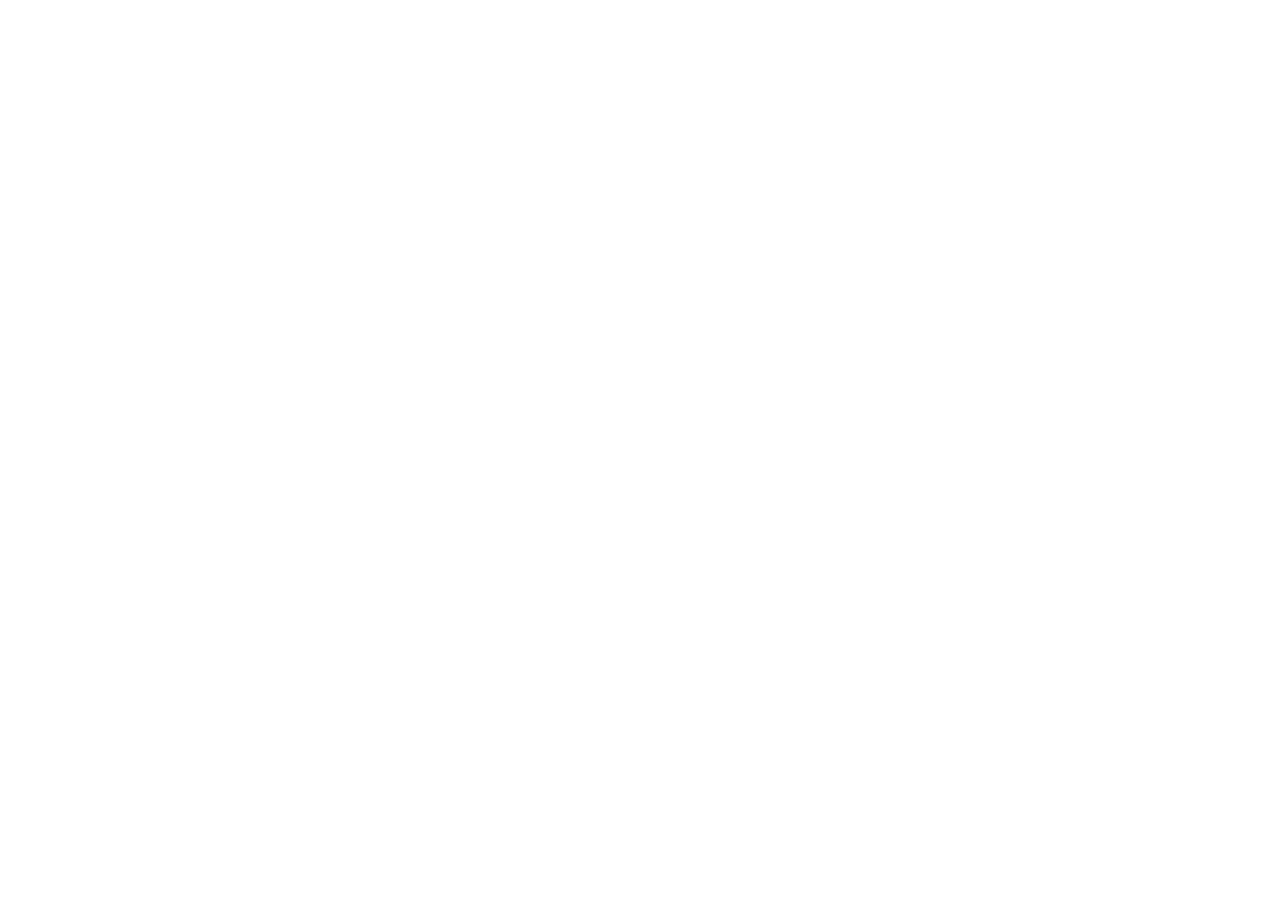
==== index.html @ de4c0e1a "test" ====
<!DOCTYPE html>
<html lang="en">
<head>
    <meta charset="UTF-8">
    <meta name="viewport" content="width=device-width, initial-scale=1.0">
    <title>Document</title>
</head>
<body>
    
</body>
</html>
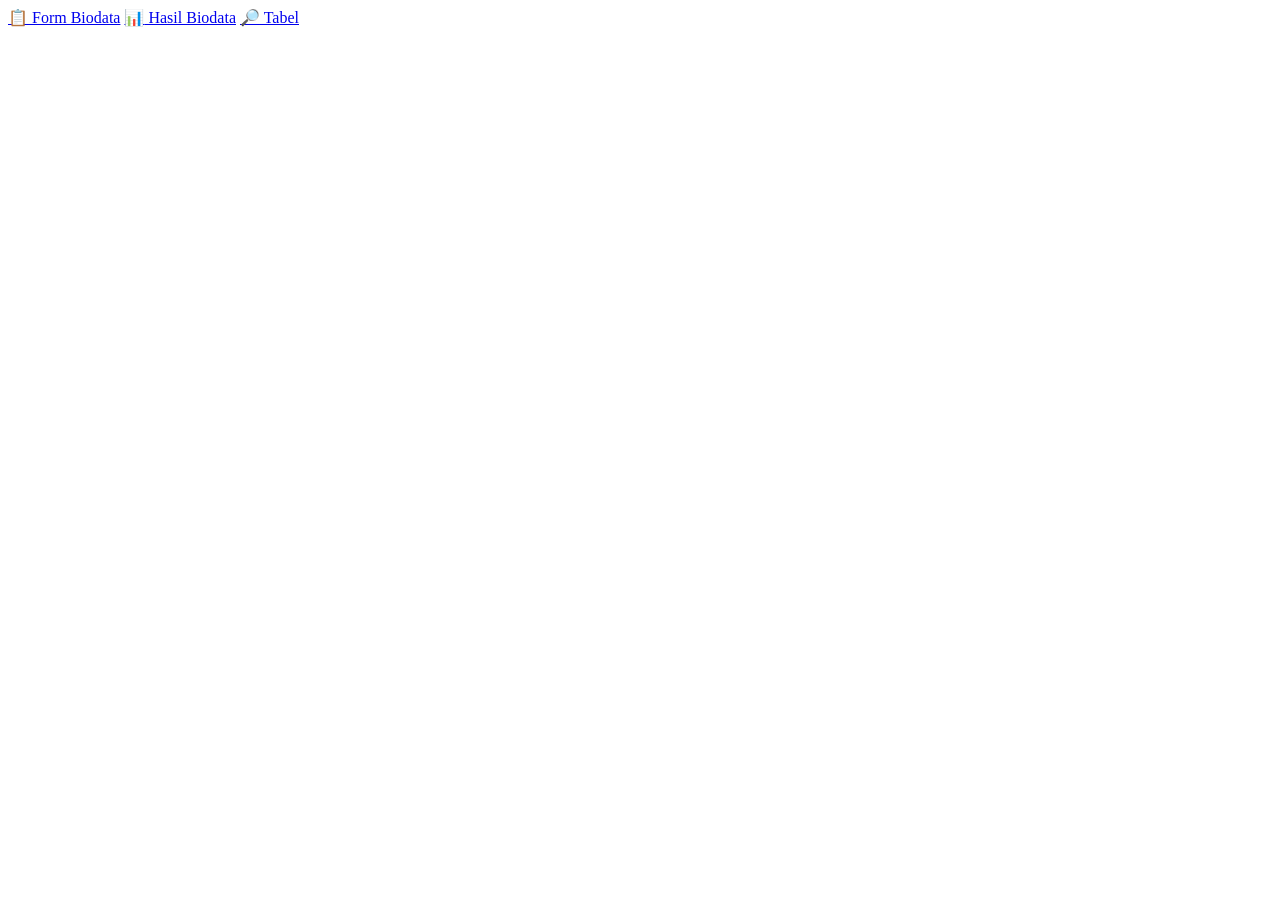
==== commit c760742d: "nambah index.html" ====
--- a/index.html
+++ b/index.html
@@ -6,6 +6,15 @@
     <title>Document</title>
 </head>
 <body>
+    <div class="container">
+</div>
+
+<!-- Daftar Tombol Menu -->
+<div class="menu-list">
+    <!-- Ganti tanda # dengan link file html atau link tujuan Bapak -->
+    <a href="form_biodata.html" class="menu-item"><span>📋</span> Form Biodata</a>
+    <a href="hasil_biodata.html" class="menu-item"><span>📊</span> Hasil Biodata</a>
+    <a href="tabel.html" class="menu-item"><span>🔎</span> Tabel</a>
     
 </body>
 </html>
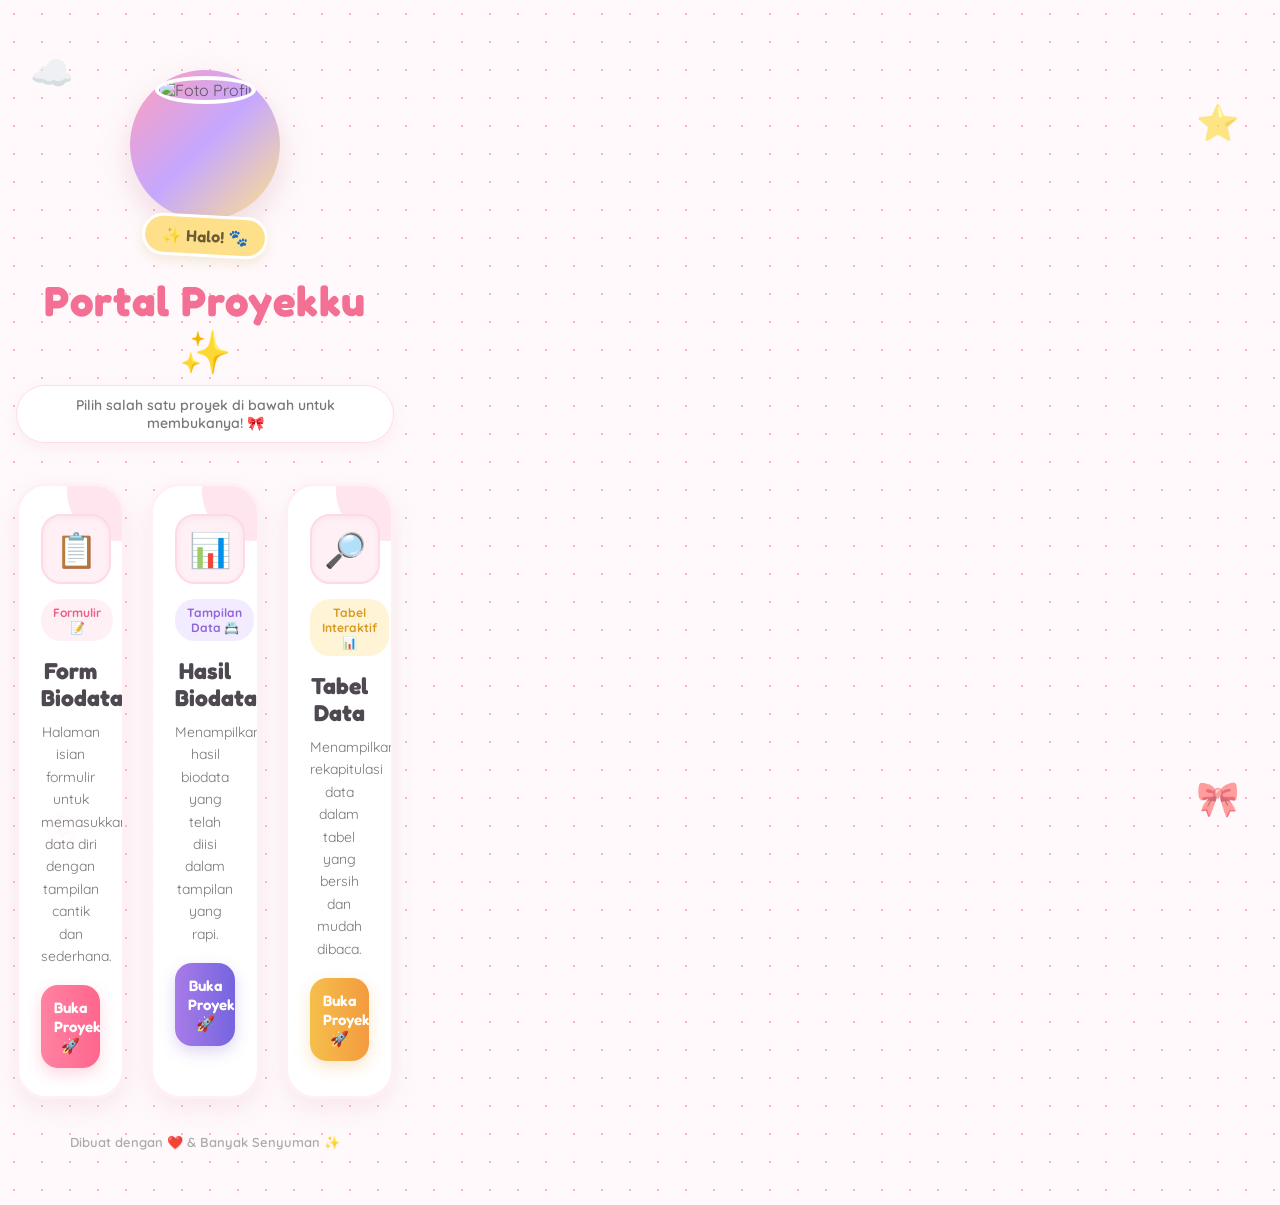
==== commit 8e71901d: "index.html" ====
--- a/index.html
+++ b/index.html
@@ -11,10 +11,902 @@
 
 <!-- Daftar Tombol Menu -->
 <div class="menu-list">
-    <!-- Ganti tanda # dengan link file html atau link tujuan Bapak -->
-    <a href="form_biodata.html" class="menu-item"><span>📋</span> Form Biodata</a>
-    <a href="hasil_biodata.html" class="menu-item"><span>📊</span> Hasil Biodata</a>
-    <a href="tabel.html" class="menu-item"><span>🔎</span> Tabel</a>
-    
+   <!DOCTYPE html>
+<html lang="id">
+
+<head>
+    <meta charset="UTF-8">
+    <meta name="viewport" content="width=device-width, initial-scale=1.0">
+
+    <title>Portal Proyekku 🌸</title>
+
+    <!-- Font dari Google -->
+    <link rel="preconnect" href="https://fonts.googleapis.com">
+    <link rel="preconnect" href="https://fonts.gstatic.com" crossorigin>
+
+    <link
+        href="https://fonts.googleapis.com/css2?family=Fredoka:wght@400;500;600;700&family=Quicksand:wght@400;500;600;700&display=swap"
+        rel="stylesheet"
+    >
+
+    <style>
+
+        * {
+            box-sizing: border-box;
+        }
+
+        body {
+            margin: 0;
+            min-height: 100vh;
+
+            font-family: "Quicksand", sans-serif;
+
+            color: #5f5660;
+
+            background-color: #fff9fb;
+
+            /* Polkadot background */
+            background-image:
+                radial-gradient(
+                    #ffb6c8 1px,
+                    transparent 1px
+                );
+
+            background-size: 28px 28px;
+
+            overflow-x: hidden;
+        }
+
+
+        /* =========================
+           DEKORASI BACKGROUND
+        ========================= */
+
+        .dekorasi {
+            position: fixed;
+
+            font-size: 35px;
+
+            opacity: 0.6;
+
+            pointer-events: none;
+
+            z-index: 0;
+
+            animation: mengambang 4s ease-in-out infinite;
+        }
+
+        .awan {
+            top: 50px;
+            left: 30px;
+        }
+
+        .bintang {
+            top: 100px;
+            right: 40px;
+
+            animation-delay: 1s;
+        }
+
+        .bunga {
+            bottom: 50px;
+            left: 40px;
+
+            animation-delay: 1.5s;
+        }
+
+        .pita {
+            bottom: 80px;
+            right: 40px;
+
+            animation-delay: 0.5s;
+        }
+
+
+        @keyframes mengambang {
+
+            0%, 100% {
+                transform:
+                    translateY(0)
+                    rotate(0deg);
+            }
+
+            50% {
+                transform:
+                    translateY(-12px)
+                    rotate(5deg);
+            }
+
+        }
+
+
+        /* =========================
+           CONTAINER
+        ========================= */
+
+        .container {
+
+            width: 92%;
+
+            max-width: 1050px;
+
+            margin: 35px auto;
+
+            position: relative;
+
+            z-index: 2;
+        }
+
+
+        /* =========================
+           HEADER
+        ========================= */
+
+        header {
+
+            text-align: center;
+
+            margin-bottom: 40px;
+        }
+
+
+        /* FOTO PROFIL */
+
+        .foto-container {
+
+            width: 150px;
+            height: 150px;
+
+            margin: auto;
+
+            padding: 6px;
+
+            border-radius: 50%;
+
+            background:
+                linear-gradient(
+                    135deg,
+                    #ff9fbb,
+                    #c5a7ff,
+                    #ffe18a
+                );
+
+            box-shadow:
+                0 12px 30px
+                rgba(210, 160, 180, 0.35);
+
+            animation:
+                fotoMengambang 4s
+                ease-in-out infinite;
+        }
+
+
+        .foto-container img {
+
+            width: 100%;
+            height: 100%;
+
+            object-fit: cover;
+
+            border-radius: 50%;
+
+            border: 4px solid white;
+        }
+
+
+        @keyframes fotoMengambang {
+
+            0%, 100% {
+                transform: translateY(0);
+            }
+
+            50% {
+                transform: translateY(-8px);
+            }
+
+        }
+
+
+        /* BADGE */
+
+        .badge {
+
+            display: inline-block;
+
+            margin-top: -5px;
+
+            padding: 8px 17px;
+
+            background: #ffe08a;
+
+            border: 3px solid white;
+
+            border-radius: 25px;
+
+            font-family: "Fredoka", sans-serif;
+
+            font-weight: 600;
+
+            color: #6b5b35;
+
+            box-shadow:
+                0 5px 12px
+                rgba(200, 170, 100, 0.2);
+
+            transform: rotate(3deg);
+        }
+
+
+        /* JUDUL */
+
+        h1 {
+
+            margin: 18px 0 8px;
+
+            font-family: "Fredoka", sans-serif;
+
+            font-size: 42px;
+
+            color: #f36f94;
+
+            letter-spacing: 1px;
+        }
+
+
+        .subtitle {
+
+            display: inline-block;
+
+            padding: 10px 20px;
+
+            background: rgba(255,255,255,0.9);
+
+            border:
+
+                1px solid
+
+                #ffdbe5;
+
+            border-radius: 30px;
+
+            color: #777;
+
+            font-size: 14px;
+
+            font-weight: 600;
+
+            box-shadow:
+                0 5px 15px
+                rgba(220,170,190,0.15);
+        }
+
+
+        /* =========================
+           MENU
+        ========================= */
+
+        .menu-list {
+
+            display: grid;
+
+            grid-template-columns:
+                repeat(3, 1fr);
+
+            gap: 25px;
+        }
+
+
+        /* KARTU */
+
+        .menu-item {
+
+            position: relative;
+
+            overflow: hidden;
+
+            display: block;
+
+            padding: 28px 22px;
+
+            text-align: center;
+
+            text-decoration: none;
+
+            color: #555;
+
+            background:
+                rgba(255,255,255,0.94);
+
+            border:
+                3px solid #fff0f5;
+
+            border-radius: 30px;
+
+            box-shadow:
+                0 10px 25px
+                rgba(220,170,190,0.2);
+
+            transition:
+                all 0.3s ease;
+        }
+
+
+        .menu-item:hover {
+
+            transform:
+                translateY(-10px)
+                scale(1.02);
+
+            box-shadow:
+                0 20px 35px
+                rgba(220,170,190,0.3);
+        }
+
+
+        /* LINGKARAN HIASAN */
+
+        .menu-item::before {
+
+            content: "";
+
+            position: absolute;
+
+            width: 100px;
+            height: 100px;
+
+            top: -45px;
+            right: -45px;
+
+            border-radius: 50%;
+
+            background: #ffe5ee;
+
+            transition:
+                transform 0.5s ease;
+        }
+
+
+        .menu-item:hover::before {
+
+            transform: scale(2);
+        }
+
+
+        /* ICON */
+
+        .icon {
+
+            position: relative;
+
+            z-index: 1;
+
+            width: 70px;
+            height: 70px;
+
+            margin:
+                0 auto 15px;
+
+            display: flex;
+
+            align-items: center;
+            justify-content: center;
+
+            font-size: 34px;
+
+            border-radius: 20px;
+
+            background: #fff0f5;
+
+            border: 2px solid #ffd9e5;
+
+            box-shadow:
+                inset 0 2px 5px
+                rgba(200,150,170,0.1);
+
+            transition:
+                transform 0.3s ease;
+        }
+
+
+        .menu-item:hover .icon {
+
+            transform:
+                rotate(10deg)
+                scale(1.08);
+        }
+
+
+        /* TAG */
+
+        .tag {
+
+            position: relative;
+
+            z-index: 1;
+
+            display: inline-block;
+
+            padding: 6px 12px;
+
+            border-radius: 20px;
+
+            font-size: 12px;
+
+            font-weight: 700;
+
+            margin-bottom: 8px;
+        }
+
+
+        .pink {
+
+            background: #fff0f5;
+
+            color: #ed5f86;
+        }
+
+
+        .purple {
+
+            background: #f3ebff;
+
+            color: #9167d8;
+        }
+
+
+        .yellow {
+
+            background: #fff4d6;
+
+            color: #d89a20;
+        }
+
+
+        /* JUDUL KARTU */
+
+        .menu-item h2 {
+
+            position: relative;
+
+            z-index: 1;
+
+            margin: 8px 0;
+
+            font-family: "Fredoka", sans-serif;
+
+            font-size: 23px;
+
+            color: #4e4850;
+        }
+
+
+        /* DESKRIPSI */
+
+        .desc {
+
+            position: relative;
+
+            z-index: 1;
+
+            min-height: 70px;
+
+            margin: 10px 0;
+
+            color: #777;
+
+            font-size: 14px;
+
+            line-height: 1.6;
+        }
+
+
+        /* TOMBOL */
+
+        .btn {
+
+            position: relative;
+
+            z-index: 1;
+
+            display: block;
+
+            margin-top: 18px;
+
+            padding: 13px;
+
+            border-radius: 17px;
+
+            color: white;
+
+            font-family: "Fredoka", sans-serif;
+
+            font-weight: 600;
+
+            font-size: 15px;
+        }
+
+
+        .btn-pink {
+
+            background:
+                linear-gradient(
+                    90deg,
+                    #ff82a3,
+                    #ff668e
+                );
+
+            box-shadow:
+                0 6px 15px
+                rgba(255,100,140,0.25);
+        }
+
+
+        .btn-purple {
+
+            background:
+                linear-gradient(
+                    90deg,
+                    #a87be8,
+                    #7565df
+                );
+
+            box-shadow:
+                0 6px 15px
+                rgba(130,100,220,0.25);
+        }
+
+
+        .btn-yellow {
+
+            background:
+                linear-gradient(
+                    90deg,
+                    #f5bf4c,
+                    #f39b3f
+                );
+
+            box-shadow:
+                0 6px 15px
+                rgba(230,160,50,0.25);
+        }
+
+
+        /* =========================
+           FOOTER
+        ========================= */
+
+        footer {
+
+            text-align: center;
+
+            margin-top: 35px;
+
+            padding-bottom: 20px;
+
+            color: #aaa;
+
+            font-size: 13px;
+
+            font-weight: 600;
+        }
+
+
+        /* =========================
+           HP / TABLET
+        ========================= */
+
+        @media (max-width: 800px) {
+
+            .menu-list {
+
+                grid-template-columns:
+                    1fr;
+            }
+
+            h1 {
+
+                font-size: 34px;
+            }
+
+        }
+
+
+        @media (max-width: 500px) {
+
+            body {
+
+                background-size: 22px 22px;
+            }
+
+            .container {
+
+                width: 90%;
+
+                margin-top: 25px;
+            }
+
+            .foto-container {
+
+                width: 125px;
+                height: 125px;
+            }
+
+            h1 {
+
+                font-size: 30px;
+            }
+
+            .subtitle {
+
+                font-size: 12px;
+            }
+
+            .dekorasi {
+
+                font-size: 25px;
+            }
+
+        }
+
+    </style>
+
+</head>
+
+
+<body>
+
+
+    <!-- =========================
+         DEKORASI
+    ========================= -->
+
+    <div class="dekorasi awan">
+        ☁️
+    </div>
+
+    <div class="dekorasi bintang">
+        ⭐
+    </div>
+
+    <div class="dekorasi bunga">
+        🌸
+    </div>
+
+    <div class="dekorasi pita">
+        🎀
+    </div>
+
+
+
+    <div class="container">
+
+
+        <!-- =========================
+             HEADER
+        ========================= -->
+
+        <header>
+
+
+            <!-- FOTO ANDA -->
+
+            <div class="foto-container">
+
+                <img
+                    src="foto_profil.jpeg"
+                    alt="Foto Profil"
+                >
+
+            </div>
+
+
+            <!-- BADGE -->
+
+            <div class="badge">
+
+                ✨ Halo! 🐾
+
+            </div>
+
+
+            <!-- JUDUL -->
+
+            <h1>
+
+                Portal Proyekku ✨
+
+            </h1>
+
+
+            <!-- SUBTITLE -->
+
+            <div class="subtitle">
+
+                Pilih salah satu proyek di bawah
+                untuk membukanya! 🎀
+
+            </div>
+
+
+        </header>
+
+
+
+        <!-- =========================
+             MENU
+        ========================= -->
+
+        <div class="menu-list">
+
+
+            <!-- =====================
+                 FORM BIODATA
+            ====================== -->
+
+            <a
+                href="form_biodata.html"
+                class="menu-item"
+            >
+
+                <div class="icon">
+
+                    📋
+
+                </div>
+
+
+                <span class="tag pink">
+
+                    Formulir 📝
+
+                </span>
+
+
+                <h2>
+
+                    Form Biodata
+
+                </h2>
+
+
+                <p class="desc">
+
+                    Halaman isian formulir
+                    untuk memasukkan data diri
+                    dengan tampilan cantik
+                    dan sederhana.
+
+                </p>
+
+
+                <div class="btn btn-pink">
+
+                    Buka Proyek 🚀
+
+                </div>
+
+            </a>
+
+
+
+            <!-- =====================
+                 HASIL BIODATA
+            ====================== -->
+
+            <a
+                href="hasil_biodata.html"
+                class="menu-item"
+            >
+
+                <div class="icon">
+
+                    📊
+
+                </div>
+
+
+                <span class="tag purple">
+
+                    Tampilan Data 📇
+
+                </span>
+
+
+                <h2>
+
+                    Hasil Biodata
+
+                </h2>
+
+
+                <p class="desc">
+
+                    Menampilkan hasil biodata
+                    yang telah diisi dalam
+                    tampilan yang rapi.
+
+                </p>
+
+
+                <div class="btn btn-purple">
+
+                    Buka Proyek 🚀
+
+                </div>
+
+            </a>
+
+
+
+            <!-- =====================
+                 TABEL DATA
+            ====================== -->
+
+            <a
+                href="tabel.html"
+                class="menu-item"
+            >
+
+                <div class="icon">
+
+                    🔎
+
+                </div>
+
+
+                <span class="tag yellow">
+
+                    Tabel Interaktif 📊
+
+                </span>
+
+
+                <h2>
+
+                    Tabel Data
+
+                </h2>
+
+
+                <p class="desc">
+
+                    Menampilkan rekapitulasi
+                    data dalam tabel yang
+                    bersih dan mudah dibaca.
+
+                </p>
+
+
+                <div class="btn btn-yellow">
+
+                    Buka Proyek 🚀
+
+                </div>
+
+            </a>
+
+
+        </div>
+
+
+
+        <!-- =========================
+             FOOTER
+        ========================= -->
+
+        <footer>
+
+            Dibuat dengan ❤️
+            & Banyak Senyuman ✨
+
+        </footer>
+
+
+    </div>
+
+
+</body>
+
+</html>
 </body>
 </html>
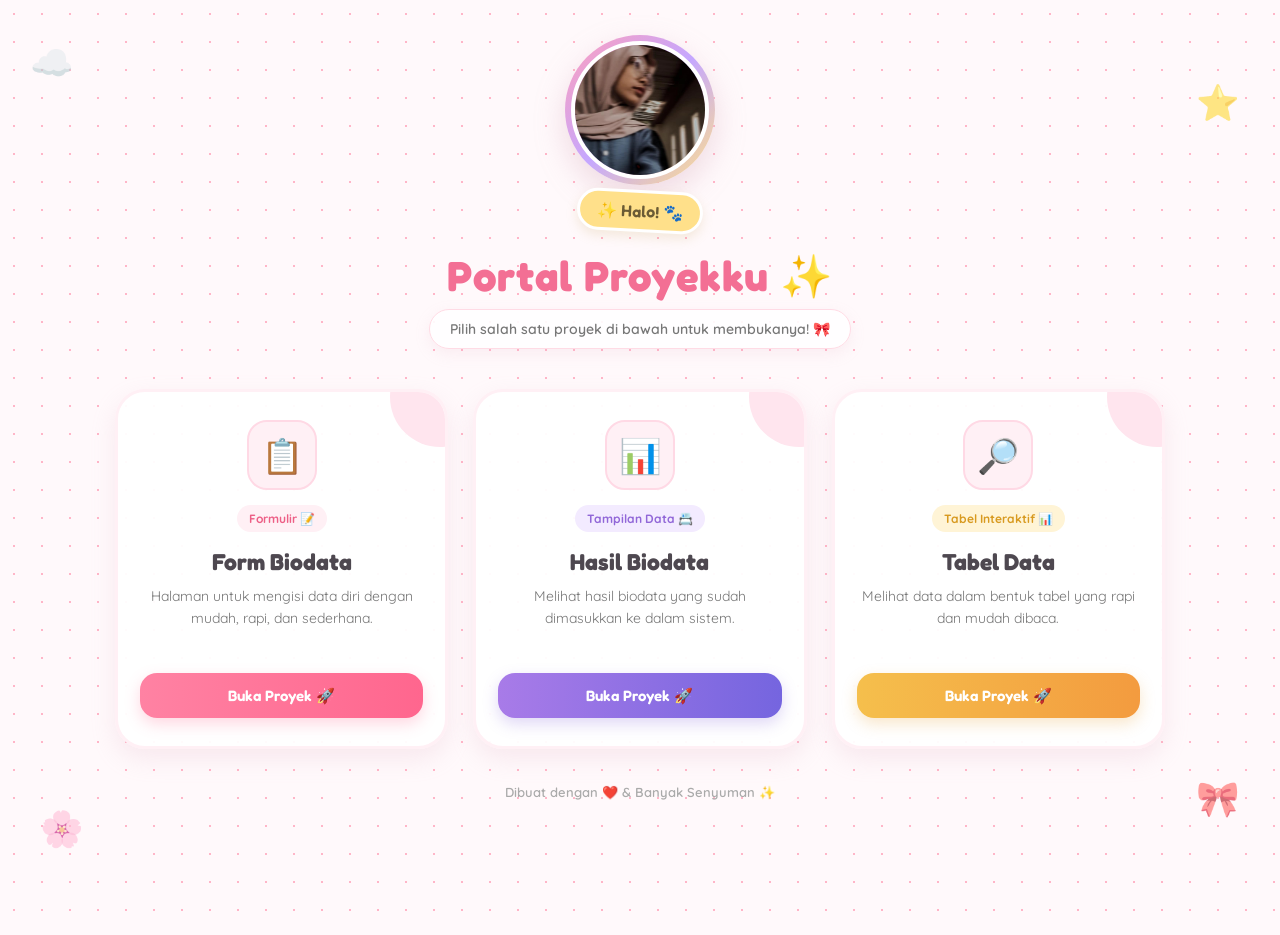
==== commit 6e026b45: "index.html" ====
--- a/index.html
+++ b/index.html
@@ -1,27 +1,22 @@
 <!DOCTYPE html>
-<html lang="en">
+<html lang="id">
+
 <head>
+
     <meta charset="UTF-8">
-    <meta name="viewport" content="width=device-width, initial-scale=1.0">
-    <title>Document</title>
-</head>
-<body>
-    <div class="container">
-</div>
-
-<!-- Daftar Tombol Menu -->
-<div class="menu-list">
-   <!DOCTYPE html>
-<html lang="id">
-
-<head>
-    <meta charset="UTF-8">
-    <meta name="viewport" content="width=device-width, initial-scale=1.0">
+
+    <meta
+        name="viewport"
+        content="width=device-width, initial-scale=1.0"
+    >
 
     <title>Portal Proyekku 🌸</title>
 
-    <!-- Font dari Google -->
+
+    <!-- GOOGLE FONT -->
+
     <link rel="preconnect" href="https://fonts.googleapis.com">
+
     <link rel="preconnect" href="https://fonts.gstatic.com" crossorigin>
 
     <link
@@ -29,14 +24,22 @@
         rel="stylesheet"
     >
 
+
     <style>
+
+        /* =========================
+           DASAR
+        ========================= */
 
         * {
             box-sizing: border-box;
         }
 
+
         body {
+
             margin: 0;
+
             min-height: 100vh;
 
             font-family: "Quicksand", sans-serif;
@@ -45,7 +48,6 @@
 
             background-color: #fff9fb;
 
-            /* Polkadot background */
             background-image:
                 radial-gradient(
                     #ffb6c8 1px,
@@ -59,10 +61,11 @@
 
 
         /* =========================
-           DEKORASI BACKGROUND
+           DEKORASI
         ========================= */
 
         .dekorasi {
+
             position: fixed;
 
             font-size: 35px;
@@ -73,30 +76,46 @@
 
             z-index: 0;
 
-            animation: mengambang 4s ease-in-out infinite;
-        }
+            animation:
+                mengambang
+                4s
+                ease-in-out
+                infinite;
+        }
+
 
         .awan {
-            top: 50px;
+
+            top: 40px;
+
             left: 30px;
         }
 
+
         .bintang {
-            top: 100px;
+
+            top: 80px;
+
             right: 40px;
 
             animation-delay: 1s;
         }
 
+
         .bunga {
+
             bottom: 50px;
+
             left: 40px;
 
             animation-delay: 1.5s;
         }
 
+
         .pita {
+
             bottom: 80px;
+
             right: 40px;
 
             animation-delay: 0.5s;
@@ -105,13 +124,17 @@
 
         @keyframes mengambang {
 
-            0%, 100% {
+            0%,
+            100% {
+
                 transform:
                     translateY(0)
                     rotate(0deg);
             }
 
+
             50% {
+
                 transform:
                     translateY(-12px)
                     rotate(5deg);
@@ -150,14 +173,17 @@
         }
 
 
-        /* FOTO PROFIL */
+        /* =========================
+           FOTO PROFIL
+        ========================= */
 
         .foto-container {
 
             width: 150px;
+
             height: 150px;
 
-            margin: auto;
+            margin: 0 auto 10px;
 
             padding: 6px;
 
@@ -173,17 +199,27 @@
 
             box-shadow:
                 0 12px 30px
-                rgba(210, 160, 180, 0.35);
+                rgba(
+                    210,
+                    160,
+                    180,
+                    0.35
+                );
 
             animation:
-                fotoMengambang 4s
-                ease-in-out infinite;
-        }
-
+                fotoMengambang
+                4s
+                ease-in-out
+                infinite;
+        }
+
+
+        /* FOTO ASLI */
 
         .foto-container img {
 
             width: 100%;
+
             height: 100%;
 
             object-fit: cover;
@@ -191,23 +227,33 @@
             border-radius: 50%;
 
             border: 4px solid white;
+
+            display: block;
         }
 
 
         @keyframes fotoMengambang {
 
-            0%, 100% {
-                transform: translateY(0);
+            0%,
+            100% {
+
+                transform:
+                    translateY(0);
             }
 
+
             50% {
-                transform: translateY(-8px);
+
+                transform:
+                    translateY(-8px);
             }
 
         }
 
 
-        /* BADGE */
+        /* =========================
+           BADGE
+        ========================= */
 
         .badge {
 
@@ -231,13 +277,21 @@
 
             box-shadow:
                 0 5px 12px
-                rgba(200, 170, 100, 0.2);
-
-            transform: rotate(3deg);
-        }
-
-
-        /* JUDUL */
+                rgba(
+                    200,
+                    170,
+                    100,
+                    0.2
+                );
+
+            transform:
+                rotate(3deg);
+        }
+
+
+        /* =========================
+           JUDUL
+        ========================= */
 
         h1 {
 
@@ -259,12 +313,16 @@
 
             padding: 10px 20px;
 
-            background: rgba(255,255,255,0.9);
+            background:
+                rgba(
+                    255,
+                    255,
+                    255,
+                    0.9
+                );
 
             border:
-
                 1px solid
-
                 #ffdbe5;
 
             border-radius: 30px;
@@ -277,7 +335,12 @@
 
             box-shadow:
                 0 5px 15px
-                rgba(220,170,190,0.15);
+                rgba(
+                    220,
+                    170,
+                    190,
+                    0.15
+                );
         }
 
 
@@ -296,7 +359,9 @@
         }
 
 
-        /* KARTU */
+        /* =========================
+           KARTU MENU
+        ========================= */
 
         .menu-item {
 
@@ -315,16 +380,27 @@
             color: #555;
 
             background:
-                rgba(255,255,255,0.94);
+                rgba(
+                    255,
+                    255,
+                    255,
+                    0.95
+                );
 
             border:
-                3px solid #fff0f5;
+                3px solid
+                #fff0f5;
 
             border-radius: 30px;
 
             box-shadow:
                 0 10px 25px
-                rgba(220,170,190,0.2);
+                rgba(
+                    220,
+                    170,
+                    190,
+                    0.2
+                );
 
             transition:
                 all 0.3s ease;
@@ -339,11 +415,18 @@
 
             box-shadow:
                 0 20px 35px
-                rgba(220,170,190,0.3);
-        }
-
-
-        /* LINGKARAN HIASAN */
+                rgba(
+                    220,
+                    170,
+                    190,
+                    0.3
+                );
+        }
+
+
+        /* =========================
+           HIASAN KARTU
+        ========================= */
 
         .menu-item::before {
 
@@ -352,9 +435,11 @@
             position: absolute;
 
             width: 100px;
+
             height: 100px;
 
             top: -45px;
+
             right: -45px;
 
             border-radius: 50%;
@@ -368,11 +453,14 @@
 
         .menu-item:hover::before {
 
-            transform: scale(2);
-        }
-
-
-        /* ICON */
+            transform:
+                scale(2);
+        }
+
+
+        /* =========================
+           ICON
+        ========================= */
 
         .icon {
 
@@ -381,6 +469,7 @@
             z-index: 1;
 
             width: 70px;
+
             height: 70px;
 
             margin:
@@ -389,6 +478,7 @@
             display: flex;
 
             align-items: center;
+
             justify-content: center;
 
             font-size: 34px;
@@ -397,11 +487,9 @@
 
             background: #fff0f5;
 
-            border: 2px solid #ffd9e5;
-
-            box-shadow:
-                inset 0 2px 5px
-                rgba(200,150,170,0.1);
+            border:
+                2px solid
+                #ffd9e5;
 
             transition:
                 transform 0.3s ease;
@@ -416,7 +504,9 @@
         }
 
 
-        /* TAG */
+        /* =========================
+           TAG
+        ========================= */
 
         .tag {
 
@@ -462,7 +552,9 @@
         }
 
 
-        /* JUDUL KARTU */
+        /* =========================
+           JUDUL KARTU
+        ========================= */
 
         .menu-item h2 {
 
@@ -480,7 +572,9 @@
         }
 
 
-        /* DESKRIPSI */
+        /* =========================
+           DESKRIPSI
+        ========================= */
 
         .desc {
 
@@ -500,7 +594,9 @@
         }
 
 
-        /* TOMBOL */
+        /* =========================
+           TOMBOL
+        ========================= */
 
         .btn {
 
@@ -537,7 +633,12 @@
 
             box-shadow:
                 0 6px 15px
-                rgba(255,100,140,0.25);
+                rgba(
+                    255,
+                    100,
+                    140,
+                    0.25
+                );
         }
 
 
@@ -552,7 +653,12 @@
 
             box-shadow:
                 0 6px 15px
-                rgba(130,100,220,0.25);
+                rgba(
+                    130,
+                    100,
+                    220,
+                    0.25
+                );
         }
 
 
@@ -567,7 +673,12 @@
 
             box-shadow:
                 0 6px 15px
-                rgba(230,160,50,0.25);
+                rgba(
+                    230,
+                    160,
+                    50,
+                    0.25
+                );
         }
 
 
@@ -592,16 +703,16 @@
 
 
         /* =========================
-           HP / TABLET
+           TABLET
         ========================= */
 
         @media (max-width: 800px) {
 
             .menu-list {
 
-                grid-template-columns:
-                    1fr;
+                grid-template-columns: 1fr;
             }
+
 
             h1 {
 
@@ -611,35 +722,33 @@
         }
 
 
+        /* =========================
+           HP
+        ========================= */
+
         @media (max-width: 500px) {
 
-            body {
-
-                background-size: 22px 22px;
-            }
-
-            .container {
-
-                width: 90%;
-
-                margin-top: 25px;
-            }
-
             .foto-container {
 
                 width: 125px;
+
                 height: 125px;
             }
 
+
             h1 {
 
                 font-size: 30px;
             }
 
+
             .subtitle {
 
                 font-size: 12px;
+
+                max-width: 90%;
             }
+
 
             .dekorasi {
 
@@ -664,20 +773,27 @@
         ☁️
     </div>
 
+
     <div class="dekorasi bintang">
         ⭐
     </div>
 
+
     <div class="dekorasi bunga">
         🌸
     </div>
 
+
     <div class="dekorasi pita">
         🎀
     </div>
 
 
 
+    <!-- =========================
+         CONTAINER
+    ========================= -->
+
     <div class="container">
 
 
@@ -688,19 +804,19 @@
         <header>
 
 
-            <!-- FOTO ANDA -->
+            <!-- FOTO PROFIL -->
 
             <div class="foto-container">
 
                 <img
                     src="foto_profil.jpeg"
-                    alt="Foto Profil"
+                    alt="Foto Profil Saya"
                 >
 
             </div>
 
 
-            <!-- BADGE -->
+            <!-- UCAPAN -->
 
             <div class="badge">
 
@@ -718,7 +834,7 @@
             </h1>
 
 
-            <!-- SUBTITLE -->
+            <!-- KETERANGAN -->
 
             <div class="subtitle">
 
@@ -733,7 +849,7 @@
 
 
         <!-- =========================
-             MENU
+             DAFTAR MENU
         ========================= -->
 
         <div class="menu-list">
@@ -771,10 +887,9 @@
 
                 <p class="desc">
 
-                    Halaman isian formulir
-                    untuk memasukkan data diri
-                    dengan tampilan cantik
-                    dan sederhana.
+                    Halaman untuk mengisi
+                    data diri dengan mudah,
+                    rapi, dan sederhana.
 
                 </p>
 
@@ -821,9 +936,9 @@
 
                 <p class="desc">
 
-                    Menampilkan hasil biodata
-                    yang telah diisi dalam
-                    tampilan yang rapi.
+                    Melihat hasil biodata
+                    yang sudah dimasukkan
+                    ke dalam sistem.
 
                 </p>
 
@@ -870,9 +985,9 @@
 
                 <p class="desc">
 
-                    Menampilkan rekapitulasi
-                    data dalam tabel yang
-                    bersih dan mudah dibaca.
+                    Melihat data dalam
+                    bentuk tabel yang rapi
+                    dan mudah dibaca.
 
                 </p>
 
@@ -907,6 +1022,4 @@
 
 </body>
 
-</html>
-</body>
 </html>
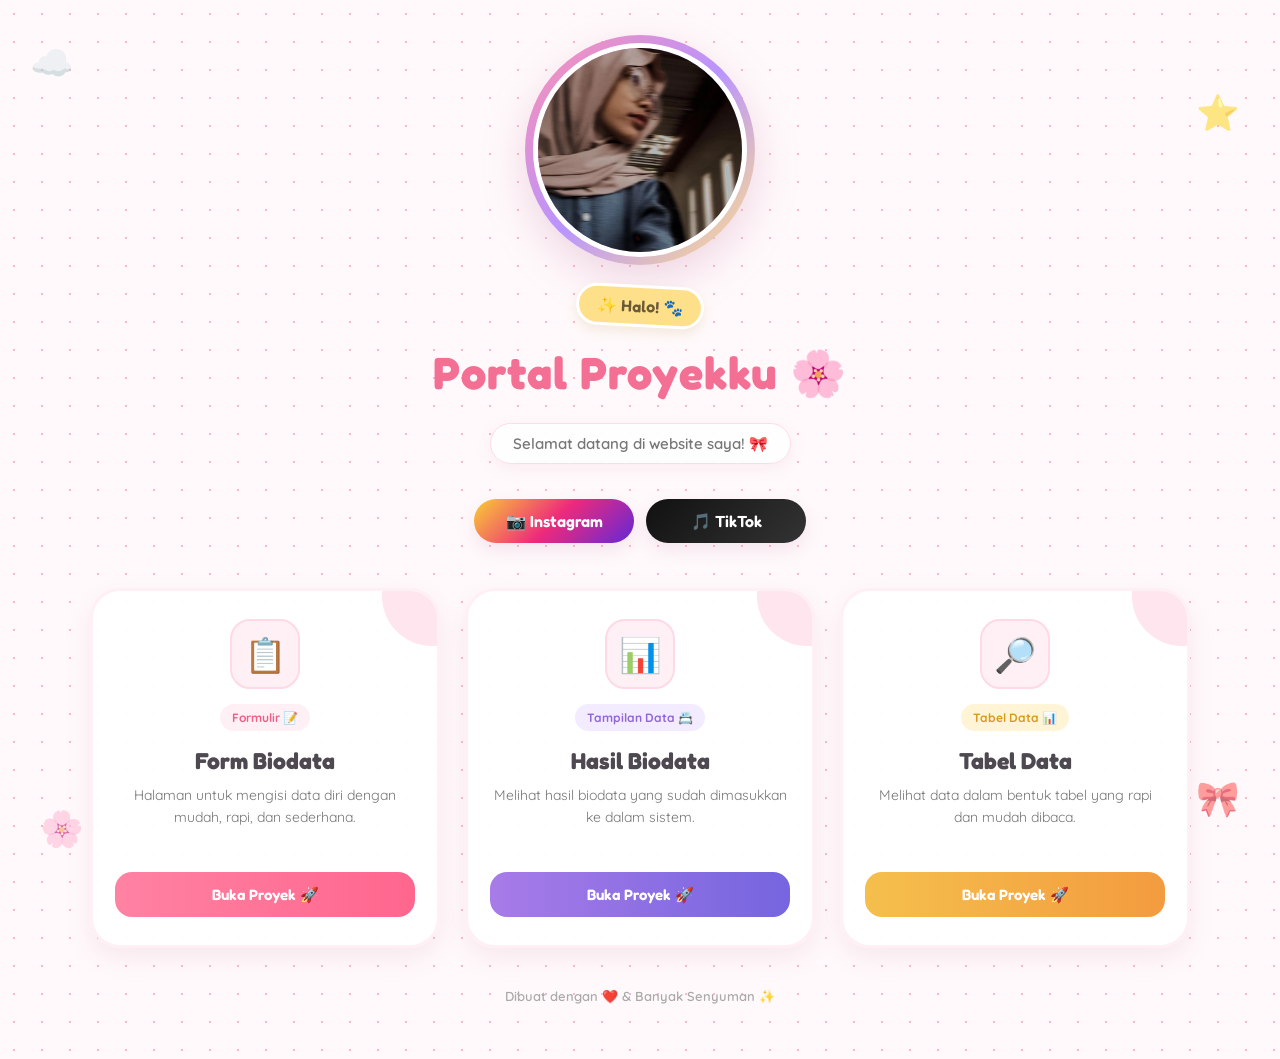
==== commit 2b5e893d: "index.html" ====
--- a/index.html
+++ b/index.html
@@ -2,7 +2,6 @@
 <html lang="id">
 
 <head>
-
     <meta charset="UTF-8">
 
     <meta
@@ -12,11 +11,8 @@
 
     <title>Portal Proyekku 🌸</title>
 
-
-    <!-- GOOGLE FONT -->
-
+    <!-- Google Font -->
     <link rel="preconnect" href="https://fonts.googleapis.com">
-
     <link rel="preconnect" href="https://fonts.gstatic.com" crossorigin>
 
     <link
@@ -24,787 +20,27 @@
         rel="stylesheet"
     >
 
-
-    <style>
-
-        /* =========================
-           DASAR
-        ========================= */
-
-        * {
-            box-sizing: border-box;
-        }
-
-
-        body {
-
-            margin: 0;
-
-            min-height: 100vh;
-
-            font-family: "Quicksand", sans-serif;
-
-            color: #5f5660;
-
-            background-color: #fff9fb;
-
-            background-image:
-                radial-gradient(
-                    #ffb6c8 1px,
-                    transparent 1px
-                );
-
-            background-size: 28px 28px;
-
-            overflow-x: hidden;
-        }
-
-
-        /* =========================
-           DEKORASI
-        ========================= */
-
-        .dekorasi {
-
-            position: fixed;
-
-            font-size: 35px;
-
-            opacity: 0.6;
-
-            pointer-events: none;
-
-            z-index: 0;
-
-            animation:
-                mengambang
-                4s
-                ease-in-out
-                infinite;
-        }
-
-
-        .awan {
-
-            top: 40px;
-
-            left: 30px;
-        }
-
-
-        .bintang {
-
-            top: 80px;
-
-            right: 40px;
-
-            animation-delay: 1s;
-        }
-
-
-        .bunga {
-
-            bottom: 50px;
-
-            left: 40px;
-
-            animation-delay: 1.5s;
-        }
-
-
-        .pita {
-
-            bottom: 80px;
-
-            right: 40px;
-
-            animation-delay: 0.5s;
-        }
-
-
-        @keyframes mengambang {
-
-            0%,
-            100% {
-
-                transform:
-                    translateY(0)
-                    rotate(0deg);
-            }
-
-
-            50% {
-
-                transform:
-                    translateY(-12px)
-                    rotate(5deg);
-            }
-
-        }
-
-
-        /* =========================
-           CONTAINER
-        ========================= */
-
-        .container {
-
-            width: 92%;
-
-            max-width: 1050px;
-
-            margin: 35px auto;
-
-            position: relative;
-
-            z-index: 2;
-        }
-
-
-        /* =========================
-           HEADER
-        ========================= */
-
-        header {
-
-            text-align: center;
-
-            margin-bottom: 40px;
-        }
-
-
-        /* =========================
-           FOTO PROFIL
-        ========================= */
-
-        .foto-container {
-
-            width: 150px;
-
-            height: 150px;
-
-            margin: 0 auto 10px;
-
-            padding: 6px;
-
-            border-radius: 50%;
-
-            background:
-                linear-gradient(
-                    135deg,
-                    #ff9fbb,
-                    #c5a7ff,
-                    #ffe18a
-                );
-
-            box-shadow:
-                0 12px 30px
-                rgba(
-                    210,
-                    160,
-                    180,
-                    0.35
-                );
-
-            animation:
-                fotoMengambang
-                4s
-                ease-in-out
-                infinite;
-        }
-
-
-        /* FOTO ASLI */
-
-        .foto-container img {
-
-            width: 100%;
-
-            height: 100%;
-
-            object-fit: cover;
-
-            border-radius: 50%;
-
-            border: 4px solid white;
-
-            display: block;
-        }
-
-
-        @keyframes fotoMengambang {
-
-            0%,
-            100% {
-
-                transform:
-                    translateY(0);
-            }
-
-
-            50% {
-
-                transform:
-                    translateY(-8px);
-            }
-
-        }
-
-
-        /* =========================
-           BADGE
-        ========================= */
-
-        .badge {
-
-            display: inline-block;
-
-            margin-top: -5px;
-
-            padding: 8px 17px;
-
-            background: #ffe08a;
-
-            border: 3px solid white;
-
-            border-radius: 25px;
-
-            font-family: "Fredoka", sans-serif;
-
-            font-weight: 600;
-
-            color: #6b5b35;
-
-            box-shadow:
-                0 5px 12px
-                rgba(
-                    200,
-                    170,
-                    100,
-                    0.2
-                );
-
-            transform:
-                rotate(3deg);
-        }
-
-
-        /* =========================
-           JUDUL
-        ========================= */
-
-        h1 {
-
-            margin: 18px 0 8px;
-
-            font-family: "Fredoka", sans-serif;
-
-            font-size: 42px;
-
-            color: #f36f94;
-
-            letter-spacing: 1px;
-        }
-
-
-        .subtitle {
-
-            display: inline-block;
-
-            padding: 10px 20px;
-
-            background:
-                rgba(
-                    255,
-                    255,
-                    255,
-                    0.9
-                );
-
-            border:
-                1px solid
-                #ffdbe5;
-
-            border-radius: 30px;
-
-            color: #777;
-
-            font-size: 14px;
-
-            font-weight: 600;
-
-            box-shadow:
-                0 5px 15px
-                rgba(
-                    220,
-                    170,
-                    190,
-                    0.15
-                );
-        }
-
-
-        /* =========================
-           MENU
-        ========================= */
-
-        .menu-list {
-
-            display: grid;
-
-            grid-template-columns:
-                repeat(3, 1fr);
-
-            gap: 25px;
-        }
-
-
-        /* =========================
-           KARTU MENU
-        ========================= */
-
-        .menu-item {
-
-            position: relative;
-
-            overflow: hidden;
-
-            display: block;
-
-            padding: 28px 22px;
-
-            text-align: center;
-
-            text-decoration: none;
-
-            color: #555;
-
-            background:
-                rgba(
-                    255,
-                    255,
-                    255,
-                    0.95
-                );
-
-            border:
-                3px solid
-                #fff0f5;
-
-            border-radius: 30px;
-
-            box-shadow:
-                0 10px 25px
-                rgba(
-                    220,
-                    170,
-                    190,
-                    0.2
-                );
-
-            transition:
-                all 0.3s ease;
-        }
-
-
-        .menu-item:hover {
-
-            transform:
-                translateY(-10px)
-                scale(1.02);
-
-            box-shadow:
-                0 20px 35px
-                rgba(
-                    220,
-                    170,
-                    190,
-                    0.3
-                );
-        }
-
-
-        /* =========================
-           HIASAN KARTU
-        ========================= */
-
-        .menu-item::before {
-
-            content: "";
-
-            position: absolute;
-
-            width: 100px;
-
-            height: 100px;
-
-            top: -45px;
-
-            right: -45px;
-
-            border-radius: 50%;
-
-            background: #ffe5ee;
-
-            transition:
-                transform 0.5s ease;
-        }
-
-
-        .menu-item:hover::before {
-
-            transform:
-                scale(2);
-        }
-
-
-        /* =========================
-           ICON
-        ========================= */
-
-        .icon {
-
-            position: relative;
-
-            z-index: 1;
-
-            width: 70px;
-
-            height: 70px;
-
-            margin:
-                0 auto 15px;
-
-            display: flex;
-
-            align-items: center;
-
-            justify-content: center;
-
-            font-size: 34px;
-
-            border-radius: 20px;
-
-            background: #fff0f5;
-
-            border:
-                2px solid
-                #ffd9e5;
-
-            transition:
-                transform 0.3s ease;
-        }
-
-
-        .menu-item:hover .icon {
-
-            transform:
-                rotate(10deg)
-                scale(1.08);
-        }
-
-
-        /* =========================
-           TAG
-        ========================= */
-
-        .tag {
-
-            position: relative;
-
-            z-index: 1;
-
-            display: inline-block;
-
-            padding: 6px 12px;
-
-            border-radius: 20px;
-
-            font-size: 12px;
-
-            font-weight: 700;
-
-            margin-bottom: 8px;
-        }
-
-
-        .pink {
-
-            background: #fff0f5;
-
-            color: #ed5f86;
-        }
-
-
-        .purple {
-
-            background: #f3ebff;
-
-            color: #9167d8;
-        }
-
-
-        .yellow {
-
-            background: #fff4d6;
-
-            color: #d89a20;
-        }
-
-
-        /* =========================
-           JUDUL KARTU
-        ========================= */
-
-        .menu-item h2 {
-
-            position: relative;
-
-            z-index: 1;
-
-            margin: 8px 0;
-
-            font-family: "Fredoka", sans-serif;
-
-            font-size: 23px;
-
-            color: #4e4850;
-        }
-
-
-        /* =========================
-           DESKRIPSI
-        ========================= */
-
-        .desc {
-
-            position: relative;
-
-            z-index: 1;
-
-            min-height: 70px;
-
-            margin: 10px 0;
-
-            color: #777;
-
-            font-size: 14px;
-
-            line-height: 1.6;
-        }
-
-
-        /* =========================
-           TOMBOL
-        ========================= */
-
-        .btn {
-
-            position: relative;
-
-            z-index: 1;
-
-            display: block;
-
-            margin-top: 18px;
-
-            padding: 13px;
-
-            border-radius: 17px;
-
-            color: white;
-
-            font-family: "Fredoka", sans-serif;
-
-            font-weight: 600;
-
-            font-size: 15px;
-        }
-
-
-        .btn-pink {
-
-            background:
-                linear-gradient(
-                    90deg,
-                    #ff82a3,
-                    #ff668e
-                );
-
-            box-shadow:
-                0 6px 15px
-                rgba(
-                    255,
-                    100,
-                    140,
-                    0.25
-                );
-        }
-
-
-        .btn-purple {
-
-            background:
-                linear-gradient(
-                    90deg,
-                    #a87be8,
-                    #7565df
-                );
-
-            box-shadow:
-                0 6px 15px
-                rgba(
-                    130,
-                    100,
-                    220,
-                    0.25
-                );
-        }
-
-
-        .btn-yellow {
-
-            background:
-                linear-gradient(
-                    90deg,
-                    #f5bf4c,
-                    #f39b3f
-                );
-
-            box-shadow:
-                0 6px 15px
-                rgba(
-                    230,
-                    160,
-                    50,
-                    0.25
-                );
-        }
-
-
-        /* =========================
-           FOOTER
-        ========================= */
-
-        footer {
-
-            text-align: center;
-
-            margin-top: 35px;
-
-            padding-bottom: 20px;
-
-            color: #aaa;
-
-            font-size: 13px;
-
-            font-weight: 600;
-        }
-
-
-        /* =========================
-           TABLET
-        ========================= */
-
-        @media (max-width: 800px) {
-
-            .menu-list {
-
-                grid-template-columns: 1fr;
-            }
-
-
-            h1 {
-
-                font-size: 34px;
-            }
-
-        }
-
-
-        /* =========================
-           HP
-        ========================= */
-
-        @media (max-width: 500px) {
-
-            .foto-container {
-
-                width: 125px;
-
-                height: 125px;
-            }
-
-
-            h1 {
-
-                font-size: 30px;
-            }
-
-
-            .subtitle {
-
-                font-size: 12px;
-
-                max-width: 90%;
-            }
-
-
-            .dekorasi {
-
-                font-size: 25px;
-            }
-
-        }
-
-    </style>
-
+    <!-- CSS EKSTERNAL -->
+    <link rel="stylesheet" href="style.css">
 </head>
 
 
 <body>
 
-
-    <!-- =========================
-         DEKORASI
-    ========================= -->
-
-    <div class="dekorasi awan">
-        ☁️
-    </div>
-
-
-    <div class="dekorasi bintang">
-        ⭐
-    </div>
-
-
-    <div class="dekorasi bunga">
-        🌸
-    </div>
-
-
-    <div class="dekorasi pita">
-        🎀
-    </div>
-
-
-
-    <!-- =========================
-         CONTAINER
-    ========================= -->
+    <!-- Dekorasi -->
+    <div class="dekorasi awan">☁️</div>
+    <div class="dekorasi bintang">⭐</div>
+    <div class="dekorasi bunga">🌸</div>
+    <div class="dekorasi pita">🎀</div>
+
 
     <div class="container">
 
-
-        <!-- =========================
-             HEADER
-        ========================= -->
-
-        <header>
-
-
-            <!-- FOTO PROFIL -->
+        <!-- ================= HEADER ================= -->
+
+        <header class="header">
+
+            <!-- FOTO PROFIL LEBIH BESAR -->
 
             <div class="foto-container">
 
@@ -816,198 +52,164 @@
             </div>
 
 
-            <!-- UCAPAN -->
+            <!-- BADGE -->
 
             <div class="badge">
-
                 ✨ Halo! 🐾
-
             </div>
 
 
             <!-- JUDUL -->
 
             <h1>
-
-                Portal Proyekku ✨
-
+                Portal Proyekku 🌸
             </h1>
 
 
-            <!-- KETERANGAN -->
-
-            <div class="subtitle">
-
-                Pilih salah satu proyek di bawah
-                untuk membukanya! 🎀
-
-            </div>
-
+            <p class="subtitle">
+                Selamat datang di website saya!
+                🎀
+            </p>
+
+
+            <!-- ================= SOCIAL MEDIA ================= -->
+
+            <div class="social-media">
+
+                <a
+                    href="https://www.instagram.com/nwrns_n1n15"
+                    target="_blank"
+                    class="social instagram"
+                >
+                    📷 Instagram
+                </a>
+
+
+                <a
+                    href="https://www.tiktok.com/@sininis4"
+                    target="_blank"
+                    class="social tiktok"
+                >
+                    🎵 TikTok
+                </a>
+
+            </div>
 
         </header>
 
 
 
-        <!-- =========================
-             DAFTAR MENU
-        ========================= -->
-
-        <div class="menu-list">
-
-
-            <!-- =====================
-                 FORM BIODATA
-            ====================== -->
-
-            <a
-                href="form_biodata.html"
-                class="menu-item"
-            >
-
-                <div class="icon">
-
-                    📋
-
-                </div>
-
-
-                <span class="tag pink">
-
-                    Formulir 📝
-
-                </span>
-
-
-                <h2>
-
-                    Form Biodata
-
-                </h2>
-
-
-                <p class="desc">
-
-                    Halaman untuk mengisi
-                    data diri dengan mudah,
-                    rapi, dan sederhana.
-
-                </p>
-
-
-                <div class="btn btn-pink">
-
-                    Buka Proyek 🚀
-
-                </div>
-
-            </a>
-
-
-
-            <!-- =====================
-                 HASIL BIODATA
-            ====================== -->
-
-            <a
-                href="hasil_biodata.html"
-                class="menu-item"
-            >
-
-                <div class="icon">
-
-                    📊
-
-                </div>
-
-
-                <span class="tag purple">
-
-                    Tampilan Data 📇
-
-                </span>
-
-
-                <h2>
-
-                    Hasil Biodata
-
-                </h2>
-
-
-                <p class="desc">
-
-                    Melihat hasil biodata
-                    yang sudah dimasukkan
-                    ke dalam sistem.
-
-                </p>
-
-
-                <div class="btn btn-purple">
-
-                    Buka Proyek 🚀
-
-                </div>
-
-            </a>
-
-
-
-            <!-- =====================
-                 TABEL DATA
-            ====================== -->
-
-            <a
-                href="tabel.html"
-                class="menu-item"
-            >
-
-                <div class="icon">
-
-                    🔎
-
-                </div>
-
-
-                <span class="tag yellow">
-
-                    Tabel Interaktif 📊
-
-                </span>
-
-
-                <h2>
-
-                    Tabel Data
-
-                </h2>
-
-
-                <p class="desc">
-
-                    Melihat data dalam
-                    bentuk tabel yang rapi
-                    dan mudah dibaca.
-
-                </p>
-
-
-                <div class="btn btn-yellow">
-
-                    Buka Proyek 🚀
-
-                </div>
-
-            </a>
-
-
-        </div>
-
-
-
-        <!-- =========================
-             FOOTER
-        ========================= -->
+        <!-- ================= MENU ================= -->
+
+        <main>
+
+            <div class="menu-list">
+
+
+                <!-- FORM BIODATA -->
+
+                <a
+                    href="form_biodata.html"
+                    class="menu-item"
+                >
+
+                    <div class="icon">
+                        📋
+                    </div>
+
+                    <span class="tag pink">
+                        Formulir 📝
+                    </span>
+
+                    <h2>
+                        Form Biodata
+                    </h2>
+
+                    <p class="desc">
+                        Halaman untuk mengisi
+                        data diri dengan mudah,
+                        rapi, dan sederhana.
+                    </p>
+
+                    <div class="btn btn-pink">
+                        Buka Proyek 🚀
+                    </div>
+
+                </a>
+
+
+
+                <!-- HASIL BIODATA -->
+
+                <a
+                    href="hasil_biodata.html"
+                    class="menu-item"
+                >
+
+                    <div class="icon">
+                        📊
+                    </div>
+
+                    <span class="tag purple">
+                        Tampilan Data 📇
+                    </span>
+
+                    <h2>
+                        Hasil Biodata
+                    </h2>
+
+                    <p class="desc">
+                        Melihat hasil biodata
+                        yang sudah dimasukkan
+                        ke dalam sistem.
+                    </p>
+
+                    <div class="btn btn-purple">
+                        Buka Proyek 🚀
+                    </div>
+
+                </a>
+
+
+
+                <!-- TABEL -->
+
+                <a
+                    href="tabel.html"
+                    class="menu-item"
+                >
+
+                    <div class="icon">
+                        🔎
+                    </div>
+
+                    <span class="tag yellow">
+                        Tabel Data 📊
+                    </span>
+
+                    <h2>
+                        Tabel Data
+                    </h2>
+
+                    <p class="desc">
+                        Melihat data dalam
+                        bentuk tabel yang rapi
+                        dan mudah dibaca.
+                    </p>
+
+                    <div class="btn btn-yellow">
+                        Buka Proyek 🚀
+                    </div>
+
+                </a>
+
+            </div>
+
+        </main>
+
+
+
+        <!-- ================= FOOTER ================= -->
 
         <footer>
 
@@ -1016,10 +218,8 @@
 
         </footer>
 
-
     </div>
 
-
 </body>
 
 </html>
--- a/style.css
+++ b/style.css
@@ -0,0 +1,1005 @@
+/* =====================================================
+   DASAR
+===================================================== */
+
+* {
+    box-sizing: border-box;
+}
+
+html {
+    scroll-behavior: smooth;
+}
+
+body {
+    margin: 0;
+    min-height: 100vh;
+
+    font-family: "Quicksand", sans-serif;
+
+    color: #5f5660;
+
+    background-color: #fff9fb;
+
+    background-image:
+        radial-gradient(#ffb6c8 1px, transparent 1px);
+
+    background-size: 28px 28px;
+
+    overflow-x: hidden;
+}
+
+
+/* =====================================================
+   CONTAINER
+===================================================== */
+
+.container {
+    width: 92%;
+    max-width: 1100px;
+
+    margin: 35px auto;
+
+    position: relative;
+    z-index: 2;
+}
+
+
+/* =====================================================
+   DEKORASI
+===================================================== */
+
+.dekorasi {
+    position: fixed;
+
+    font-size: 35px;
+
+    opacity: 0.6;
+
+    pointer-events: none;
+
+    z-index: 0;
+
+    animation: mengambang 4s ease-in-out infinite;
+}
+
+.awan {
+    top: 40px;
+    left: 30px;
+}
+
+.bintang {
+    top: 90px;
+    right: 40px;
+    animation-delay: 1s;
+}
+
+.bunga {
+    bottom: 50px;
+    left: 40px;
+    animation-delay: 1.5s;
+}
+
+.pita {
+    bottom: 80px;
+    right: 40px;
+    animation-delay: 0.5s;
+}
+
+@keyframes mengambang {
+
+    0%,
+    100% {
+        transform: translateY(0) rotate(0deg);
+    }
+
+    50% {
+        transform: translateY(-12px) rotate(5deg);
+    }
+}
+
+
+/* =====================================================
+   HEADER
+===================================================== */
+
+.header {
+    text-align: center;
+    margin-bottom: 45px;
+}
+
+
+/* =====================================================
+   FOTO PROFIL
+===================================================== */
+
+.foto-container {
+
+    width: 230px;
+    height: 230px;
+
+    margin: 0 auto 20px;
+
+    padding: 8px;
+
+    border-radius: 50%;
+
+    background:
+        linear-gradient(
+            135deg,
+            #ff8faf,
+            #b994ff,
+            #ffe18a
+        );
+
+    box-shadow:
+        0 15px 40px rgba(210, 150, 180, 0.35);
+
+    animation:
+        fotoMengambang
+        4s
+        ease-in-out
+        infinite;
+}
+
+.foto-container img {
+
+    width: 100%;
+    height: 100%;
+
+    object-fit: cover;
+
+    border-radius: 50%;
+
+    border: 5px solid white;
+
+    display: block;
+}
+
+@keyframes fotoMengambang {
+
+    0%,
+    100% {
+        transform: translateY(0);
+    }
+
+    50% {
+        transform: translateY(-9px);
+    }
+}
+
+
+/* =====================================================
+   BADGE
+===================================================== */
+
+.badge {
+
+    display: inline-block;
+
+    padding: 8px 18px;
+
+    background: #ffe08a;
+
+    border: 3px solid white;
+
+    border-radius: 25px;
+
+    font-family: "Fredoka", sans-serif;
+
+    font-weight: 600;
+
+    color: #6b5b35;
+
+    box-shadow:
+        0 5px 12px rgba(200, 170, 100, 0.2);
+
+    transform: rotate(3deg);
+}
+
+
+/* =====================================================
+   JUDUL
+===================================================== */
+
+h1 {
+
+    margin: 18px 0 8px;
+
+    font-family: "Fredoka", sans-serif;
+
+    font-size: 45px;
+
+    color: #f36f94;
+
+    letter-spacing: 1px;
+}
+
+.subtitle {
+
+    display: inline-block;
+
+    padding: 10px 22px;
+
+    background: rgba(255, 255, 255, 0.9);
+
+    border: 1px solid #ffdbe5;
+
+    border-radius: 30px;
+
+    color: #777;
+
+    font-size: 15px;
+
+    font-weight: 600;
+
+    box-shadow:
+        0 5px 15px rgba(220, 170, 190, 0.15);
+}
+
+
+/* =====================================================
+   MEDIA SOSIAL
+===================================================== */
+
+.social-media {
+
+    display: flex;
+
+    justify-content: center;
+
+    align-items: center;
+
+    gap: 12px;
+
+    margin-top: 20px;
+
+    flex-wrap: wrap;
+}
+
+.social {
+
+    display: inline-flex;
+
+    align-items: center;
+
+    justify-content: center;
+
+    min-width: 160px;
+
+    padding: 12px 20px;
+
+    border-radius: 25px;
+
+    color: white;
+
+    text-decoration: none;
+
+    font-family: "Fredoka", sans-serif;
+
+    font-weight: 600;
+
+    box-shadow:
+        0 7px 18px rgba(200, 150, 180, 0.2);
+
+    transition: 0.3s ease;
+}
+
+.social:hover {
+
+    transform:
+        translateY(-5px)
+        scale(1.03);
+}
+
+.instagram {
+
+    background:
+        linear-gradient(
+            135deg,
+            #f9ce34,
+            #ee2a7b,
+            #6228d7
+        );
+}
+
+.tiktok {
+
+    background:
+        linear-gradient(
+            135deg,
+            #111111,
+            #333333
+        );
+}
+
+
+/* =====================================================
+   MENU
+===================================================== */
+
+.menu-list {
+
+    display: grid;
+
+    grid-template-columns:
+        repeat(3, 1fr);
+
+    gap: 25px;
+}
+
+
+/* =====================================================
+   CARD
+===================================================== */
+
+.menu-item {
+
+    position: relative;
+
+    overflow: hidden;
+
+    display: block;
+
+    padding: 28px 22px;
+
+    text-align: center;
+
+    text-decoration: none;
+
+    color: #555;
+
+    background: rgba(255, 255, 255, 0.95);
+
+    border:
+        3px solid #fff0f5;
+
+    border-radius: 30px;
+
+    box-shadow:
+        0 10px 25px
+        rgba(220, 170, 190, 0.2);
+
+    transition:
+        all 0.3s ease;
+}
+
+.menu-item:hover {
+
+    transform:
+        translateY(-10px)
+        scale(1.02);
+
+    box-shadow:
+        0 20px 35px
+        rgba(220, 170, 190, 0.3);
+}
+
+.menu-item::before {
+
+    content: "";
+
+    position: absolute;
+
+    width: 100px;
+    height: 100px;
+
+    top: -45px;
+    right: -45px;
+
+    border-radius: 50%;
+
+    background: #ffe5ee;
+
+    transition:
+        transform 0.5s ease;
+}
+
+.menu-item:hover::before {
+    transform: scale(2);
+}
+
+
+/* =====================================================
+   ICON
+===================================================== */
+
+.icon {
+
+    position: relative;
+
+    z-index: 1;
+
+    width: 70px;
+    height: 70px;
+
+    margin: 0 auto 15px;
+
+    display: flex;
+
+    align-items: center;
+    justify-content: center;
+
+    font-size: 34px;
+
+    border-radius: 20px;
+
+    background: #fff0f5;
+
+    border:
+        2px solid #ffd9e5;
+
+    transition:
+        transform 0.3s ease;
+}
+
+.menu-item:hover .icon {
+
+    transform:
+        rotate(10deg)
+        scale(1.08);
+}
+
+
+/* =====================================================
+   TAG
+===================================================== */
+
+.tag {
+
+    position: relative;
+
+    z-index: 1;
+
+    display: inline-block;
+
+    padding: 6px 12px;
+
+    border-radius: 20px;
+
+    font-size: 12px;
+
+    font-weight: 700;
+
+    margin-bottom: 8px;
+}
+
+.pink {
+    background: #fff0f5;
+    color: #ed5f86;
+}
+
+.purple {
+    background: #f3ebff;
+    color: #9167d8;
+}
+
+.yellow {
+    background: #fff4d6;
+    color: #d89a20;
+}
+
+
+/* =====================================================
+   JUDUL MENU
+===================================================== */
+
+.menu-item h2 {
+
+    position: relative;
+
+    z-index: 1;
+
+    margin: 8px 0;
+
+    font-family: "Fredoka", sans-serif;
+
+    font-size: 23px;
+
+    color: #4e4850;
+}
+
+
+/* =====================================================
+   DESKRIPSI
+===================================================== */
+
+.desc {
+
+    position: relative;
+
+    z-index: 1;
+
+    min-height: 70px;
+
+    margin: 10px 0;
+
+    color: #777;
+
+    font-size: 14px;
+
+    line-height: 1.6;
+}
+
+
+/* =====================================================
+   BUTTON
+===================================================== */
+
+.btn {
+
+    position: relative;
+
+    z-index: 1;
+
+    display: block;
+
+    margin-top: 18px;
+
+    padding: 13px;
+
+    border-radius: 17px;
+
+    color: white;
+
+    font-family: "Fredoka", sans-serif;
+
+    font-weight: 600;
+
+    font-size: 15px;
+}
+
+.btn-pink {
+    background:
+        linear-gradient(
+            90deg,
+            #ff82a3,
+            #ff668e
+        );
+}
+
+.btn-purple {
+    background:
+        linear-gradient(
+            90deg,
+            #a87be8,
+            #7565df
+        );
+}
+
+.btn-yellow {
+    background:
+        linear-gradient(
+            90deg,
+            #f5bf4c,
+            #f39b3f
+        );
+}
+
+
+/* =====================================================
+   HALAMAN DALAM
+===================================================== */
+
+.page {
+
+    width: 92%;
+    max-width: 850px;
+
+    margin: 40px auto;
+}
+
+
+/* HEADER HALAMAN */
+
+.page-header {
+
+    text-align: center;
+
+    margin-bottom: 25px;
+}
+
+.page-header h1 {
+
+    font-size: 38px;
+
+    margin-bottom: 8px;
+}
+
+.page-header p {
+
+    color: #888;
+
+    font-weight: 600;
+}
+
+
+/* KARTU */
+
+.card {
+
+    background:
+        rgba(
+            255,
+            255,
+            255,
+            0.97
+        );
+
+    border:
+        3px solid #ffe0eb;
+
+    border-radius: 30px;
+
+    padding: 30px;
+
+    box-shadow:
+        0 15px 35px
+        rgba(
+            220,
+            170,
+            190,
+            0.2
+        );
+
+    margin-bottom: 25px;
+}
+
+
+/* =====================================================
+   FORM
+===================================================== */
+
+.form-group {
+
+    margin-bottom: 18px;
+}
+
+.form-group label {
+
+    display: block;
+
+    margin-bottom: 7px;
+
+    color: #665d66;
+
+    font-weight: 700;
+}
+
+input,
+select,
+textarea {
+
+    width: 100%;
+
+    padding: 13px 15px;
+
+    border:
+        2px solid #ffdce7;
+
+    border-radius: 15px;
+
+    background: #fffafb;
+
+    color: #555;
+
+    font-family: "Quicksand", sans-serif;
+
+    font-size: 14px;
+
+    outline: none;
+
+    transition: 0.25s ease;
+}
+
+input:focus,
+select:focus,
+textarea:focus {
+
+    border-color: #ff8eae;
+
+    box-shadow:
+        0 0 0 4px
+        rgba(
+            255,
+            142,
+            174,
+            0.12
+        );
+}
+
+textarea {
+
+    min-height: 120px;
+
+    resize: vertical;
+}
+
+
+/* =====================================================
+   BUTTON HALAMAN
+===================================================== */
+
+button,
+input[type="submit"] {
+
+    border: none;
+
+    padding: 13px 25px;
+
+    border-radius: 17px;
+
+    background:
+        linear-gradient(
+            90deg,
+            #ff82a3,
+            #ff668e
+        );
+
+    color: white;
+
+    font-family: "Fredoka", sans-serif;
+
+    font-size: 15px;
+
+    font-weight: 600;
+
+    cursor: pointer;
+
+    box-shadow:
+        0 7px 15px
+        rgba(
+            255,
+            100,
+            140,
+            0.2
+        );
+
+    transition: 0.3s ease;
+}
+
+button:hover,
+input[type="submit"]:hover {
+
+    transform:
+        translateY(-3px);
+
+    box-shadow:
+        0 10px 20px
+        rgba(
+            255,
+            100,
+            140,
+            0.3
+        );
+}
+
+
+/* =====================================================
+   TABEL
+===================================================== */
+
+.table-wrapper {
+
+    overflow-x: auto;
+
+    border-radius: 20px;
+}
+
+table {
+
+    width: 100%;
+
+    border-collapse: collapse;
+
+    background: white;
+
+    overflow: hidden;
+}
+
+th {
+
+    padding: 14px;
+
+    background:
+        linear-gradient(
+            90deg,
+            #ff9fbb,
+            #c29cff
+        );
+
+    color: white;
+
+    font-family: "Fredoka", sans-serif;
+}
+
+td {
+
+    padding: 13px;
+
+    border-bottom:
+        1px solid #ffe4ec;
+
+    color: #665d66;
+
+    background: #fffafb;
+
+    text-align: center;
+}
+
+tr:hover td {
+
+    background: #fff0f5;
+}
+
+
+/* =====================================================
+   HASIL BIODATA
+===================================================== */
+
+.profile-result {
+
+    text-align: center;
+}
+
+.profile-result .avatar {
+
+    width: 140px;
+    height: 140px;
+
+    margin: 0 auto 20px;
+
+    padding: 5px;
+
+    border-radius: 50%;
+
+    background:
+        linear-gradient(
+            135deg,
+            #ff8faf,
+            #b994ff,
+            #ffe18a
+        );
+}
+
+.profile-result .avatar img {
+
+    width: 100%;
+    height: 100%;
+
+    object-fit: cover;
+
+    border-radius: 50%;
+
+    border: 4px solid white;
+}
+
+.data-list {
+
+    text-align: left;
+
+    display: grid;
+
+    gap: 12px;
+}
+
+.data-row {
+
+    padding: 14px 17px;
+
+    border-radius: 15px;
+
+    background: #fff5f8;
+
+    border:
+        1px solid #ffe0e9;
+}
+
+.data-row strong {
+
+    color: #ed5f86;
+}
+
+
+/* =====================================================
+   LINK KEMBALI
+===================================================== */
+
+.back-link {
+
+    display: inline-block;
+
+    padding: 12px 20px;
+
+    border-radius: 17px;
+
+    background: #fff0f5;
+
+    color: #ed5f86;
+
+    text-decoration: none;
+
+    font-weight: 700;
+
+    transition: 0.3s;
+}
+
+.back-link:hover {
+
+    background: #ffdce7;
+
+    transform: translateY(-2px);
+}
+
+
+/* =====================================================
+   FOOTER
+===================================================== */
+
+footer {
+
+    text-align: center;
+
+    margin-top: 40px;
+
+    padding-bottom: 20px;
+
+    color: #aaa;
+
+    font-size: 13px;
+
+    font-weight: 600;
+}
+
+
+/* =====================================================
+   RESPONSIVE
+===================================================== */
+
+@media (max-width: 800px) {
+
+    .menu-list {
+        grid-template-columns: 1fr;
+    }
+
+    h1 {
+        font-size: 36px;
+    }
+
+    .foto-container {
+        width: 200px;
+        height: 200px;
+    }
+}
+
+@media (max-width: 500px) {
+
+    .container {
+        width: 94%;
+    }
+
+    .foto-container {
+        width: 175px;
+        height: 175px;
+    }
+
+    h1 {
+        font-size: 31px;
+    }
+
+    .social {
+        width: 100%;
+        max-width: 260px;
+    }
+
+    .card {
+        padding: 20px;
+    }
+
+    .page {
+        width: 94%;
+    }
+
+    .dekorasi {
+        font-size: 25px;
+    }
+}
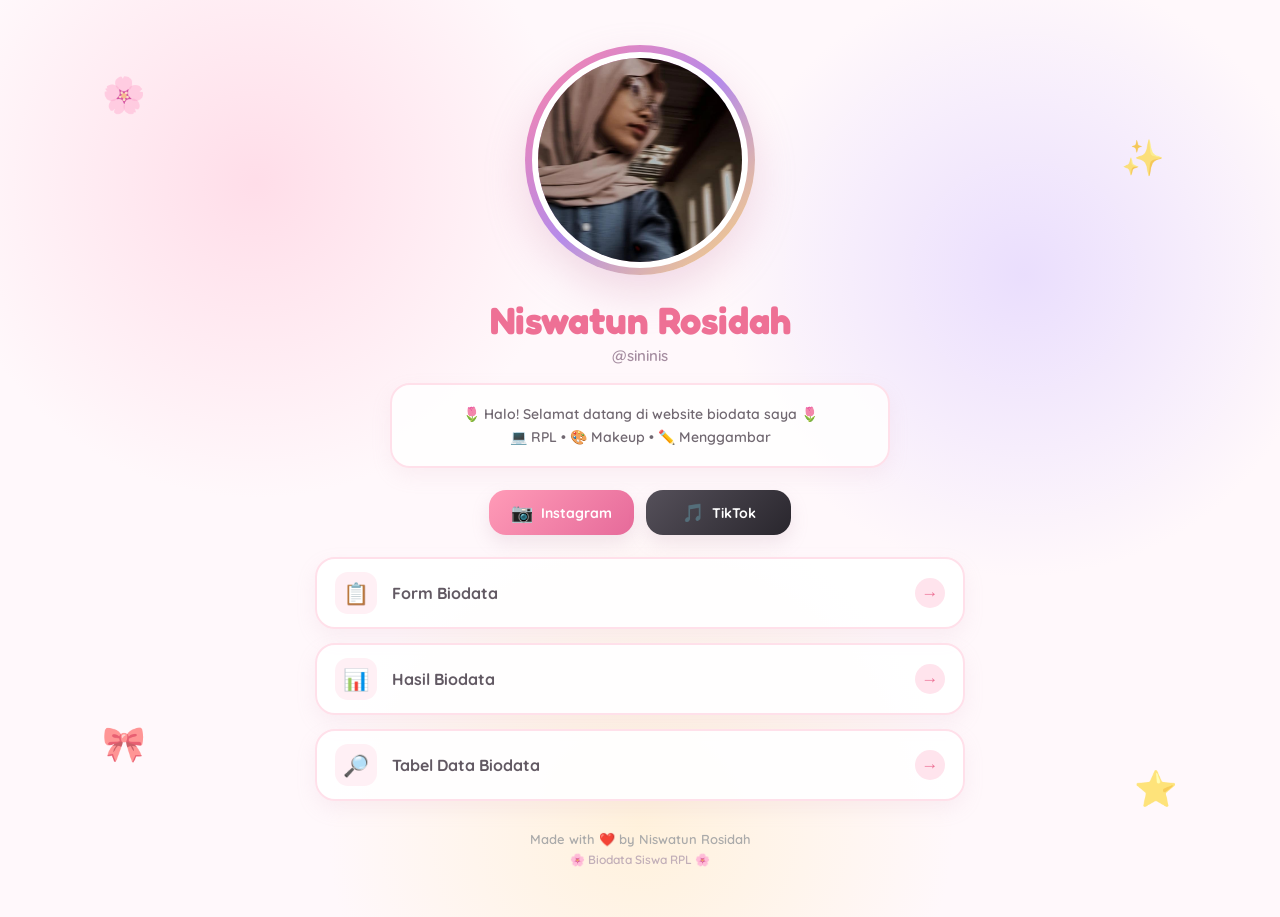
==== commit 85733265: "yang baru" ====
--- a/index.html
+++ b/index.html
@@ -9,217 +9,153 @@
         content="width=device-width, initial-scale=1.0"
     >
 
-    <title>Portal Proyekku 🌸</title>
+    <title>Biodata Niswatun Rosidah</title>
+
+    <!-- Menghubungkan CSS -->
+    <link rel="stylesheet" href="style.css">
 
     <!-- Google Font -->
     <link rel="preconnect" href="https://fonts.googleapis.com">
-    <link rel="preconnect" href="https://fonts.gstatic.com" crossorigin>
+
+    <link
+        rel="preconnect"
+        href="https://fonts.gstatic.com"
+        crossorigin
+    >
 
     <link
         href="https://fonts.googleapis.com/css2?family=Fredoka:wght@400;500;600;700&family=Quicksand:wght@400;500;600;700&display=swap"
         rel="stylesheet"
     >
-
-    <!-- CSS EKSTERNAL -->
-    <link rel="stylesheet" href="style.css">
 </head>
-
 
 <body>
 
     <!-- Dekorasi -->
-    <div class="dekorasi awan">☁️</div>
-    <div class="dekorasi bintang">⭐</div>
-    <div class="dekorasi bunga">🌸</div>
-    <div class="dekorasi pita">🎀</div>
+    <div class="dekorasi dekorasi-1">🌸</div>
+    <div class="dekorasi dekorasi-2">✨</div>
+    <div class="dekorasi dekorasi-3">🎀</div>
+    <div class="dekorasi dekorasi-4">⭐</div>
 
+    <main class="home-container">
 
-    <div class="container">
+        <!-- FOTO PROFIL -->
+        <div class="foto-profil">
+            <img
+                src="foto_profil.jpeg"
+                alt="Foto Profil Niswatun Rosidah"
+            >
+        </div>
 
-        <!-- ================= HEADER ================= -->
+        <!-- NAMA -->
+        <h1 class="nama">
+            Niswatun Rosidah
+        </h1>
 
-        <header class="header">
+        <p class="username">
+            @sininis
+        </p>
 
-            <!-- FOTO PROFIL LEBIH BESAR -->
+        <!-- DESKRIPSI -->
+        <div class="deskripsi">
 
-            <div class="foto-container">
-
-                <img
-                    src="foto_profil.jpeg"
-                    alt="Foto Profil Saya"
-                >
-
-            </div>
-
-
-            <!-- BADGE -->
-
-            <div class="badge">
-                ✨ Halo! 🐾
-            </div>
-
-
-            <!-- JUDUL -->
-
-            <h1>
-                Portal Proyekku 🌸
-            </h1>
-
-
-            <p class="subtitle">
-                Selamat datang di website saya!
-                🎀
+            <p>
+                🌷 Halo! Selamat datang di website biodata saya 🌷
             </p>
 
+            <p>
+                💻 RPL • 🎨 Makeup • ✏️ Menggambar
+            </p>
 
-            <!-- ================= SOCIAL MEDIA ================= -->
+        </div>
 
-            <div class="social-media">
+        <!-- SOCIAL MEDIA -->
+        <div class="social-media">
 
-                <a
-                    href="https://www.instagram.com/nwrns_n1n15"
-                    target="_blank"
-                    class="social instagram"
-                >
-                    📷 Instagram
-                </a>
+            <a
+                href="https://www.instagram.com/nwrns_n1n15?stkn=MWIydGc2djU4aW81Yw=="
+                target="_blank"
+                class="social instagram"
+            >
+                <span class="social-icon">📷</span>
+                <span>Instagram</span>
+            </a>
 
+            <a
+                href="https://www.tiktok.com/@sininis4"
+                target="_blank"
+                class="social tiktok"
+            >
+                <span class="social-icon">🎵</span>
+                <span>TikTok</span>
+            </a>
 
-                <a
-                    href="https://www.tiktok.com/@sininis4"
-                    target="_blank"
-                    class="social tiktok"
-                >
-                    🎵 TikTok
-                </a>
+        </div>
 
-            </div>
+        <!-- MENU -->
+        <div class="menu-list">
 
-        </header>
+            <a
+                href="form_biodata.html"
+                class="menu-item"
+            >
+                <span class="menu-icon">📋</span>
 
+                <span>
+                    Form Biodata
+                </span>
 
+                <span class="menu-arrow">
+                    →
+                </span>
+            </a>
 
-        <!-- ================= MENU ================= -->
+            <a
+                href="hasil_biodata.html"
+                class="menu-item"
+            >
+                <span class="menu-icon">📊</span>
 
-        <main>
+                <span>
+                    Hasil Biodata
+                </span>
 
-            <div class="menu-list">
+                <span class="menu-arrow">
+                    →
+                </span>
+            </a>
 
+            <a
+                href="tabel.html"
+                class="menu-item"
+            >
+                <span class="menu-icon">🔎</span>
 
-                <!-- FORM BIODATA -->
+                <span>
+                    Tabel Data Biodata
+                </span>
 
-                <a
-                    href="form_biodata.html"
-                    class="menu-item"
-                >
+                <span class="menu-arrow">
+                    →
+                </span>
+            </a>
 
-                    <div class="icon">
-                        📋
-                    </div>
+        </div>
 
-                    <span class="tag pink">
-                        Formulir 📝
-                    </span>
+        <!-- FOOTER -->
+        <footer class="home-footer">
 
-                    <h2>
-                        Form Biodata
-                    </h2>
+            <p>
+                Made with ❤️ by Niswatun Rosidah
+            </p>
 
-                    <p class="desc">
-                        Halaman untuk mengisi
-                        data diri dengan mudah,
-                        rapi, dan sederhana.
-                    </p>
-
-                    <div class="btn btn-pink">
-                        Buka Proyek 🚀
-                    </div>
-
-                </a>
-
-
-
-                <!-- HASIL BIODATA -->
-
-                <a
-                    href="hasil_biodata.html"
-                    class="menu-item"
-                >
-
-                    <div class="icon">
-                        📊
-                    </div>
-
-                    <span class="tag purple">
-                        Tampilan Data 📇
-                    </span>
-
-                    <h2>
-                        Hasil Biodata
-                    </h2>
-
-                    <p class="desc">
-                        Melihat hasil biodata
-                        yang sudah dimasukkan
-                        ke dalam sistem.
-                    </p>
-
-                    <div class="btn btn-purple">
-                        Buka Proyek 🚀
-                    </div>
-
-                </a>
-
-
-
-                <!-- TABEL -->
-
-                <a
-                    href="tabel.html"
-                    class="menu-item"
-                >
-
-                    <div class="icon">
-                        🔎
-                    </div>
-
-                    <span class="tag yellow">
-                        Tabel Data 📊
-                    </span>
-
-                    <h2>
-                        Tabel Data
-                    </h2>
-
-                    <p class="desc">
-                        Melihat data dalam
-                        bentuk tabel yang rapi
-                        dan mudah dibaca.
-                    </p>
-
-                    <div class="btn btn-yellow">
-                        Buka Proyek 🚀
-                    </div>
-
-                </a>
-
-            </div>
-
-        </main>
-
-
-
-        <!-- ================= FOOTER ================= -->
-
-        <footer>
-
-            Dibuat dengan ❤️
-            & Banyak Senyuman ✨
+            <p class="footer-small">
+                🌸 Biodata Siswa RPL 🌸
+            </p>
 
         </footer>
 
-    </div>
+    </main>
 
 </body>
-
 </html>
--- a/style.css
+++ b/style.css
@@ -1,5 +1,11 @@
 /* =====================================================
-   DASAR
+   STYLE.CSS
+   WEBSITE BIODATA NISWATUN ROSIDAH
+===================================================== */
+
+
+/* =====================================================
+   RESET
 ===================================================== */
 
 * {
@@ -11,115 +17,867 @@
 }
 
 body {
+
     margin: 0;
+
     min-height: 100vh;
 
-    font-family: "Quicksand", sans-serif;
-
-    color: #5f5660;
-
-    background-color: #fff9fb;
-
-    background-image:
-        radial-gradient(#ffb6c8 1px, transparent 1px);
-
-    background-size: 28px 28px;
+    font-family:
+        "Quicksand",
+        Arial,
+        sans-serif;
+
+    color: #625963;
+
+    background:
+
+        radial-gradient(
+            circle at 20% 20%,
+            rgba(255, 210, 225, 0.7),
+            transparent 25%
+        ),
+
+        radial-gradient(
+            circle at 80% 30%,
+            rgba(220, 205, 255, 0.6),
+            transparent 25%
+        ),
+
+        radial-gradient(
+            circle at 50% 90%,
+            rgba(255, 235, 190, 0.5),
+            transparent 30%
+        ),
+
+        #fff8fb;
 
     overflow-x: hidden;
 }
 
 
 /* =====================================================
-   CONTAINER
-===================================================== */
-
-.container {
-    width: 92%;
-    max-width: 1100px;
-
-    margin: 35px auto;
-
-    position: relative;
-    z-index: 2;
-}
-
-
-/* =====================================================
    DEKORASI
 ===================================================== */
 
 .dekorasi {
+
     position: fixed;
 
     font-size: 35px;
 
-    opacity: 0.6;
+    opacity: 0.65;
 
     pointer-events: none;
 
-    z-index: 0;
-
-    animation: mengambang 4s ease-in-out infinite;
-}
-
-.awan {
-    top: 40px;
-    left: 30px;
-}
-
-.bintang {
-    top: 90px;
-    right: 40px;
+    z-index: 1;
+
+    animation:
+        dekorasiTerbang
+        4s
+        ease-in-out
+        infinite;
+}
+
+.dekorasi-1 {
+    top: 8%;
+    left: 8%;
+}
+
+.dekorasi-2 {
+    top: 15%;
+    right: 9%;
     animation-delay: 1s;
 }
 
-.bunga {
-    bottom: 50px;
-    left: 40px;
+.dekorasi-3 {
+    bottom: 15%;
+    left: 8%;
+    animation-delay: 0.5s;
+}
+
+.dekorasi-4 {
+    bottom: 10%;
+    right: 8%;
     animation-delay: 1.5s;
 }
 
-.pita {
-    bottom: 80px;
-    right: 40px;
-    animation-delay: 0.5s;
-}
-
-@keyframes mengambang {
+@keyframes dekorasiTerbang {
 
     0%,
     100% {
-        transform: translateY(0) rotate(0deg);
+        transform:
+            translateY(0)
+            rotate(0deg);
     }
 
     50% {
-        transform: translateY(-12px) rotate(5deg);
-    }
-}
-
-
-/* =====================================================
-   HEADER
-===================================================== */
-
-.header {
+        transform:
+            translateY(-12px)
+            rotate(8deg);
+    }
+}
+
+
+/* =====================================================
+   INDEX
+===================================================== */
+
+.home-container {
+
+    width: 92%;
+
+    max-width: 650px;
+
+    margin: 0 auto;
+
+    padding: 45px 0 30px;
+
     text-align: center;
-    margin-bottom: 45px;
-}
-
-
-/* =====================================================
-   FOTO PROFIL
-===================================================== */
-
-.foto-container {
+
+    position: relative;
+
+    z-index: 2;
+}
+
+
+/* =====================================================
+   FOTO PROFIL INDEX
+===================================================== */
+
+.foto-profil {
 
     width: 230px;
+
     height: 230px;
 
-    margin: 0 auto 20px;
-
-    padding: 8px;
+    margin:
+        0 auto 22px;
+
+    padding: 7px;
+
+    border-radius: 50%;
+
+    background:
+
+        linear-gradient(
+            135deg,
+            #ff83a7,
+            #b58bea,
+            #ffd878
+        );
+
+    box-shadow:
+
+        0 18px 40px
+        rgba(
+            210,
+            145,
+            180,
+            0.30
+        );
+
+    animation:
+        fotoNaikTurun
+        4s
+        ease-in-out
+        infinite;
+}
+
+.foto-profil img {
+
+    width: 100%;
+
+    height: 100%;
+
+    object-fit: cover;
+
+    border-radius: 50%;
+
+    border:
+        6px solid white;
+
+    display: block;
+}
+
+@keyframes fotoNaikTurun {
+
+    0%,
+    100% {
+        transform: translateY(0);
+    }
+
+    50% {
+        transform: translateY(-8px);
+    }
+}
+
+
+/* =====================================================
+   NAMA INDEX
+===================================================== */
+
+.nama {
+
+    margin:
+        10px 0 3px;
+
+    font-family:
+        "Fredoka",
+        sans-serif;
+
+    font-size: 38px;
+
+    font-weight: 700;
+
+    color: #ee7095;
+}
+
+.username {
+
+    margin:
+        0 0 18px;
+
+    color: #a58da0;
+
+    font-size: 15px;
+
+    font-weight: 600;
+}
+
+
+/* =====================================================
+   DESKRIPSI INDEX
+===================================================== */
+
+.deskripsi {
+
+    margin:
+        0 auto 22px;
+
+    padding:
+        15px 20px;
+
+    max-width: 500px;
+
+    background:
+        rgba(
+            255,
+            255,
+            255,
+            0.85
+        );
+
+    border:
+        2px solid #ffe0ea;
+
+    border-radius: 20px;
+
+    box-shadow:
+
+        0 8px 20px
+        rgba(
+            210,
+            165,
+            185,
+            0.12
+        );
+}
+
+.deskripsi p {
+
+    margin: 5px 0;
+
+    font-size: 14px;
+
+    font-weight: 600;
+
+    color: #716871;
+}
+
+
+/* =====================================================
+   SOCIAL MEDIA
+===================================================== */
+
+.social-media {
+
+    display: flex;
+
+    justify-content: center;
+
+    gap: 12px;
+
+    margin:
+        0 auto 22px;
+}
+
+.social {
+
+    display: flex;
+
+    align-items: center;
+
+    justify-content: center;
+
+    gap: 8px;
+
+    min-width: 145px;
+
+    padding:
+        11px 17px;
+
+    border-radius: 17px;
+
+    text-decoration: none;
+
+    color: white;
+
+    font-weight: 700;
+
+    font-size: 14px;
+
+    box-shadow:
+
+        0 8px 18px
+        rgba(
+            180,
+            140,
+            160,
+            0.18
+        );
+
+    transition:
+        0.3s ease;
+}
+
+.social:hover {
+
+    transform:
+        translateY(-4px);
+
+    box-shadow:
+
+        0 13px 23px
+        rgba(
+            180,
+            140,
+            160,
+            0.28
+        );
+}
+
+.social-icon {
+    font-size: 18px;
+}
+
+.instagram {
+
+    background:
+        linear-gradient(
+            135deg,
+            #ff9bb7,
+            #e66a9a
+        );
+}
+
+.tiktok {
+
+    background:
+        linear-gradient(
+            135deg,
+            #55505a,
+            #29262d
+        );
+}
+
+
+/* =====================================================
+   MENU INDEX
+===================================================== */
+
+.menu-list {
+
+    display: flex;
+
+    flex-direction: column;
+
+    gap: 14px;
+
+    margin-top: 15px;
+}
+
+.menu-item {
+
+    width: 100%;
+
+    min-height: 65px;
+
+    display: flex;
+
+    align-items: center;
+
+    gap: 15px;
+
+    padding:
+        13px 18px;
+
+    background:
+        rgba(
+            255,
+            255,
+            255,
+            0.94
+        );
+
+    border:
+        2px solid #ffe0ea;
+
+    border-radius: 20px;
+
+    color: #625963;
+
+    text-decoration: none;
+
+    font-size: 16px;
+
+    font-weight: 700;
+
+    box-shadow:
+
+        0 8px 20px
+        rgba(
+            210,
+            165,
+            185,
+            0.13
+        );
+
+    transition:
+        0.3s ease;
+}
+
+.menu-item:hover {
+
+    transform:
+        translateY(-4px)
+        scale(1.01);
+
+    border-color:
+        #ffabc2;
+
+    background:
+        #fff2f6;
+
+    box-shadow:
+
+        0 13px 25px
+        rgba(
+            220,
+            145,
+            175,
+            0.22
+        );
+}
+
+.menu-icon {
+
+    width: 42px;
+
+    height: 42px;
+
+    display: flex;
+
+    align-items: center;
+
+    justify-content: center;
+
+    flex-shrink: 0;
+
+    background:
+        #fff0f5;
+
+    border-radius: 13px;
+
+    font-size: 21px;
+}
+
+.menu-arrow {
+
+    margin-left: auto;
+
+    width: 30px;
+
+    height: 30px;
+
+    display: flex;
+
+    align-items: center;
+
+    justify-content: center;
+
+    border-radius: 50%;
+
+    background:
+        #ffe4ed;
+
+    color:
+        #ed7094;
+
+    font-size: 17px;
+
+    transition:
+        0.3s ease;
+}
+
+.menu-item:hover
+.menu-arrow {
+
+    transform:
+        translateX(5px);
+
+    background:
+        #ffbdd0;
+
+    color: white;
+}
+
+
+/* =====================================================
+   PAGE UMUM
+===================================================== */
+
+.page {
+
+    width: 92%;
+
+    max-width: 1100px;
+
+    margin:
+        35px auto;
+
+    position: relative;
+
+    z-index: 2;
+}
+
+
+/* =====================================================
+   CARD
+===================================================== */
+
+.card {
+
+    background:
+        rgba(
+            255,
+            255,
+            255,
+            0.97
+        );
+
+    border:
+        3px solid #ffe0eb;
+
+    border-radius: 30px;
+
+    padding: 30px;
+
+    box-shadow:
+        0 15px 35px
+        rgba(
+            220,
+            170,
+            190,
+            0.2
+        );
+
+    margin-bottom: 25px;
+}
+
+
+/* =====================================================
+   PAGE HEADER
+===================================================== */
+
+.page-header {
+
+    text-align: center;
+
+    margin-bottom: 25px;
+}
+
+.page-header h1 {
+
+    font-family:
+        "Fredoka",
+        sans-serif;
+
+    font-size: 38px;
+
+    color: #f36f94;
+
+    margin-bottom: 8px;
+}
+
+.page-header p {
+
+    color: #888;
+
+    font-weight: 600;
+}
+
+
+/* =====================================================
+   FORM
+===================================================== */
+
+.form-group {
+    margin-bottom: 18px;
+}
+
+.form-group label {
+
+    display: block;
+
+    margin-bottom: 7px;
+
+    color: #665d66;
+
+    font-weight: 700;
+}
+
+input,
+select,
+textarea {
+
+    width: 100%;
+
+    padding:
+        13px 15px;
+
+    border:
+        2px solid #ffdce7;
+
+    border-radius: 15px;
+
+    background: #fffafb;
+
+    color: #555;
+
+    font-family:
+        "Quicksand",
+        sans-serif;
+
+    font-size: 14px;
+
+    outline: none;
+
+    transition: 0.25s ease;
+}
+
+input:focus,
+select:focus,
+textarea:focus {
+
+    border-color: #ff8eae;
+
+    box-shadow:
+        0 0 0 4px
+        rgba(
+            255,
+            142,
+            174,
+            0.12
+        );
+}
+
+textarea {
+
+    min-height: 120px;
+
+    resize: vertical;
+}
+
+
+/* =====================================================
+   RADIO
+===================================================== */
+
+.radio-group {
+
+    display: flex;
+
+    gap: 12px;
+
+    flex-wrap: wrap;
+
+    margin-top: 10px;
+}
+
+.radio-group label {
+
+    display: flex;
+
+    align-items: center;
+
+    gap: 7px;
+
+    padding:
+        10px 16px;
+
+    background: #fff5f8;
+
+    border:
+        2px solid #ffe0e9;
+
+    border-radius: 15px;
+
+    cursor: pointer;
+
+    font-weight: 600;
+
+    transition: 0.25s ease;
+}
+
+.radio-group label:hover {
+
+    background: #ffe5ee;
+
+    transform:
+        translateY(-2px);
+}
+
+.radio-group input {
+
+    width: auto;
+
+    accent-color: #ff7098;
+}
+
+
+/* =====================================================
+   BUTTON FORM
+===================================================== */
+
+.form-button {
+
+    display: flex;
+
+    justify-content: center;
+
+    gap: 12px;
+
+    flex-wrap: wrap;
+
+    margin-top: 25px;
+}
+
+button,
+input[type="submit"] {
+
+    border: none;
+
+    padding:
+        13px 25px;
+
+    border-radius: 17px;
+
+    background:
+        linear-gradient(
+            90deg,
+            #ff82a3,
+            #ff668e
+        );
+
+    color: white;
+
+    font-family:
+        "Fredoka",
+        sans-serif;
+
+    font-size: 15px;
+
+    font-weight: 600;
+
+    cursor: pointer;
+
+    transition: 0.3s ease;
+}
+
+button:hover,
+input[type="submit"]:hover {
+
+    transform:
+        translateY(-3px);
+
+    box-shadow:
+        0 10px 20px
+        rgba(
+            255,
+            100,
+            140,
+            0.3
+        );
+}
+
+.btn-reset {
+
+    background:
+        linear-gradient(
+            90deg,
+            #a98be8,
+            #8c73d9
+        ) !important;
+}
+
+
+/* =====================================================
+   HASIL BIODATA
+===================================================== */
+
+.hasil-card {
+
+    width: 100%;
+
+    max-width: 850px;
+
+    margin: auto;
+
+    background:
+        rgba(
+            255,
+            255,
+            255,
+            0.97
+        );
+
+    border:
+        3px solid #ffe0eb;
+
+    border-radius: 30px;
+
+    padding: 35px;
+
+    box-shadow:
+        0 15px 35px
+        rgba(
+            220,
+            170,
+            190,
+            0.25
+        );
+}
+
+.hasil-foto {
+
+    width: 170px;
+
+    height: 170px;
+
+    margin:
+        0 auto 20px;
+
+    padding: 6px;
 
     border-radius: 50%;
 
@@ -132,423 +890,197 @@
         );
 
     box-shadow:
-        0 15px 40px rgba(210, 150, 180, 0.35);
-
-    animation:
-        fotoMengambang
-        4s
-        ease-in-out
-        infinite;
-}
-
-.foto-container img {
+        0 12px 30px
+        rgba(
+            220,
+            150,
+            180,
+            0.3
+        );
+}
+
+.hasil-foto img {
 
     width: 100%;
+
     height: 100%;
 
     object-fit: cover;
 
     border-radius: 50%;
 
-    border: 5px solid white;
+    border:
+        5px solid white;
 
     display: block;
 }
 
-@keyframes fotoMengambang {
-
-    0%,
-    100% {
-        transform: translateY(0);
-    }
-
-    50% {
-        transform: translateY(-9px);
-    }
-}
-
-
-/* =====================================================
-   BADGE
-===================================================== */
-
-.badge {
+.judul-hasil {
+
+    text-align: center;
+
+    margin-bottom: 25px;
+}
+
+.judul-hasil h1 {
+
+    margin:
+        0 0 8px;
+
+    font-family:
+        "Fredoka",
+        sans-serif;
+
+    font-size: 38px;
+
+    color: #f36f94;
+}
+
+.judul-hasil p {
+
+    margin: 0;
+
+    color: #888;
+
+    font-weight: 600;
+}
+
+
+/* =====================================================
+   BIODATA TABLE
+===================================================== */
+
+.biodata-table {
+
+    width: 100%;
+
+    border-collapse:
+        separate;
+
+    border-spacing:
+        0 10px;
+}
+
+.biodata-table tr {
+
+    background: #fff6f9;
+}
+
+.biodata-table td {
+
+    padding: 15px;
+
+    border: none;
+
+    vertical-align: top;
+}
+
+.biodata-table tr td:first-child {
+
+    width: 25%;
+
+    border-radius:
+        15px 0 0 15px;
+
+    color: #ed5f86;
+
+    font-weight: 700;
+}
+
+.biodata-table tr td:nth-child(2) {
+
+    width: 5%;
+
+    text-align: center;
+
+    color: #ff9ab5;
+
+    font-weight: 700;
+}
+
+.biodata-table tr td:last-child {
+
+    border-radius:
+        0 15px 15px 0;
+
+    color: #5f5660;
+
+    font-weight: 600;
+}
+
+.biodata-table tr:hover td {
+
+    background: #ffeef4;
+}
+
+
+/* =====================================================
+   TOMBOL
+===================================================== */
+
+.tombol-area {
+
+    display: flex;
+
+    justify-content: center;
+
+    align-items: center;
+
+    gap: 12px;
+
+    flex-wrap: wrap;
+
+    margin-top: 25px;
+}
+
+.tombol {
 
     display: inline-block;
 
-    padding: 8px 18px;
-
-    background: #ffe08a;
-
-    border: 3px solid white;
-
-    border-radius: 25px;
-
-    font-family: "Fredoka", sans-serif;
+    padding:
+        13px 22px;
+
+    border-radius: 17px;
+
+    color: white;
+
+    text-decoration: none;
+
+    font-family:
+        "Fredoka",
+        sans-serif;
 
     font-weight: 600;
 
-    color: #6b5b35;
+    transition: 0.3s ease;
 
     box-shadow:
-        0 5px 12px rgba(200, 170, 100, 0.2);
-
-    transform: rotate(3deg);
-}
-
-
-/* =====================================================
-   JUDUL
-===================================================== */
-
-h1 {
-
-    margin: 18px 0 8px;
-
-    font-family: "Fredoka", sans-serif;
-
-    font-size: 45px;
-
-    color: #f36f94;
-
-    letter-spacing: 1px;
-}
-
-.subtitle {
-
-    display: inline-block;
-
-    padding: 10px 22px;
-
-    background: rgba(255, 255, 255, 0.9);
-
-    border: 1px solid #ffdbe5;
-
-    border-radius: 30px;
-
-    color: #777;
-
-    font-size: 15px;
-
-    font-weight: 600;
+        0 7px 15px
+        rgba(
+            200,
+            150,
+            180,
+            0.2
+        );
+}
+
+.tombol:hover {
+
+    transform:
+        translateY(-4px);
 
     box-shadow:
-        0 5px 15px rgba(220, 170, 190, 0.15);
-}
-
-
-/* =====================================================
-   MEDIA SOSIAL
-===================================================== */
-
-.social-media {
-
-    display: flex;
-
-    justify-content: center;
-
-    align-items: center;
-
-    gap: 12px;
-
-    margin-top: 20px;
-
-    flex-wrap: wrap;
-}
-
-.social {
-
-    display: inline-flex;
-
-    align-items: center;
-
-    justify-content: center;
-
-    min-width: 160px;
-
-    padding: 12px 20px;
-
-    border-radius: 25px;
-
-    color: white;
-
-    text-decoration: none;
-
-    font-family: "Fredoka", sans-serif;
-
-    font-weight: 600;
-
-    box-shadow:
-        0 7px 18px rgba(200, 150, 180, 0.2);
-
-    transition: 0.3s ease;
-}
-
-.social:hover {
-
-    transform:
-        translateY(-5px)
-        scale(1.03);
-}
-
-.instagram {
-
-    background:
-        linear-gradient(
-            135deg,
-            #f9ce34,
-            #ee2a7b,
-            #6228d7
-        );
-}
-
-.tiktok {
-
-    background:
-        linear-gradient(
-            135deg,
-            #111111,
-            #333333
-        );
-}
-
-
-/* =====================================================
-   MENU
-===================================================== */
-
-.menu-list {
-
-    display: grid;
-
-    grid-template-columns:
-        repeat(3, 1fr);
-
-    gap: 25px;
-}
-
-
-/* =====================================================
-   CARD
-===================================================== */
-
-.menu-item {
-
-    position: relative;
-
-    overflow: hidden;
-
-    display: block;
-
-    padding: 28px 22px;
-
-    text-align: center;
-
-    text-decoration: none;
-
-    color: #555;
-
-    background: rgba(255, 255, 255, 0.95);
-
-    border:
-        3px solid #fff0f5;
-
-    border-radius: 30px;
-
-    box-shadow:
-        0 10px 25px
-        rgba(220, 170, 190, 0.2);
-
-    transition:
-        all 0.3s ease;
-}
-
-.menu-item:hover {
-
-    transform:
-        translateY(-10px)
-        scale(1.02);
-
-    box-shadow:
-        0 20px 35px
-        rgba(220, 170, 190, 0.3);
-}
-
-.menu-item::before {
-
-    content: "";
-
-    position: absolute;
-
-    width: 100px;
-    height: 100px;
-
-    top: -45px;
-    right: -45px;
-
-    border-radius: 50%;
-
-    background: #ffe5ee;
-
-    transition:
-        transform 0.5s ease;
-}
-
-.menu-item:hover::before {
-    transform: scale(2);
-}
-
-
-/* =====================================================
-   ICON
-===================================================== */
-
-.icon {
-
-    position: relative;
-
-    z-index: 1;
-
-    width: 70px;
-    height: 70px;
-
-    margin: 0 auto 15px;
-
-    display: flex;
-
-    align-items: center;
-    justify-content: center;
-
-    font-size: 34px;
-
-    border-radius: 20px;
-
-    background: #fff0f5;
-
-    border:
-        2px solid #ffd9e5;
-
-    transition:
-        transform 0.3s ease;
-}
-
-.menu-item:hover .icon {
-
-    transform:
-        rotate(10deg)
-        scale(1.08);
-}
-
-
-/* =====================================================
-   TAG
-===================================================== */
-
-.tag {
-
-    position: relative;
-
-    z-index: 1;
-
-    display: inline-block;
-
-    padding: 6px 12px;
-
-    border-radius: 20px;
-
-    font-size: 12px;
-
-    font-weight: 700;
-
-    margin-bottom: 8px;
-}
-
-.pink {
-    background: #fff0f5;
-    color: #ed5f86;
-}
-
-.purple {
-    background: #f3ebff;
-    color: #9167d8;
-}
-
-.yellow {
-    background: #fff4d6;
-    color: #d89a20;
-}
-
-
-/* =====================================================
-   JUDUL MENU
-===================================================== */
-
-.menu-item h2 {
-
-    position: relative;
-
-    z-index: 1;
-
-    margin: 8px 0;
-
-    font-family: "Fredoka", sans-serif;
-
-    font-size: 23px;
-
-    color: #4e4850;
-}
-
-
-/* =====================================================
-   DESKRIPSI
-===================================================== */
-
-.desc {
-
-    position: relative;
-
-    z-index: 1;
-
-    min-height: 70px;
-
-    margin: 10px 0;
-
-    color: #777;
-
-    font-size: 14px;
-
-    line-height: 1.6;
-}
-
-
-/* =====================================================
-   BUTTON
-===================================================== */
-
-.btn {
-
-    position: relative;
-
-    z-index: 1;
-
-    display: block;
-
-    margin-top: 18px;
-
-    padding: 13px;
-
-    border-radius: 17px;
-
-    color: white;
-
-    font-family: "Fredoka", sans-serif;
-
-    font-weight: 600;
-
-    font-size: 15px;
-}
-
-.btn-pink {
+        0 12px 20px
+        rgba(
+            200,
+            150,
+            180,
+            0.3
+        );
+}
+
+.tombol-form {
+
     background:
         linear-gradient(
             90deg,
@@ -557,7 +1089,8 @@
         );
 }
 
-.btn-purple {
+.tombol-tabel {
+
     background:
         linear-gradient(
             90deg,
@@ -566,7 +1099,8 @@
         );
 }
 
-.btn-yellow {
+.tombol-home {
+
     background:
         linear-gradient(
             90deg,
@@ -577,45 +1111,62 @@
 
 
 /* =====================================================
-   HALAMAN DALAM
-===================================================== */
-
-.page {
-
-    width: 92%;
-    max-width: 850px;
-
-    margin: 40px auto;
-}
-
-
-/* HEADER HALAMAN */
-
-.page-header {
-
-    text-align: center;
-
-    margin-bottom: 25px;
-}
-
-.page-header h1 {
-
-    font-size: 38px;
-
-    margin-bottom: 8px;
-}
-
-.page-header p {
-
-    color: #888;
-
-    font-weight: 600;
-}
-
-
-/* KARTU */
-
-.card {
+   NAVIGASI
+===================================================== */
+
+.navigation {
+
+    display: flex;
+
+    justify-content: center;
+
+    align-items: center;
+
+    gap: 12px;
+
+    flex-wrap: wrap;
+
+    margin-top: 25px;
+}
+
+.back-link {
+
+    display: inline-block;
+
+    padding:
+        12px 20px;
+
+    border-radius: 17px;
+
+    background: #fff0f5;
+
+    color: #ed5f86;
+
+    text-decoration: none;
+
+    font-weight: 700;
+
+    transition: 0.3s;
+}
+
+.back-link:hover {
+
+    background: #ffdce7;
+
+    transform:
+        translateY(-2px);
+}
+
+
+/* =====================================================
+   TABEL CARD
+===================================================== */
+
+.tabel-card {
+
+    width: 100%;
+
+    margin-bottom: 30px;
 
     background:
         rgba(
@@ -638,296 +1189,400 @@
             220,
             170,
             190,
-            0.2
-        );
-
-    margin-bottom: 25px;
-}
-
-
-/* =====================================================
-   FORM
-===================================================== */
-
-.form-group {
-
-    margin-bottom: 18px;
-}
-
-.form-group label {
-
-    display: block;
-
-    margin-bottom: 7px;
-
-    color: #665d66;
-
-    font-weight: 700;
-}
-
-input,
-select,
-textarea {
+            0.20
+        );
+}
+
+.tabel-card h2 {
+
+    text-align: center;
+
+    margin-top: 0;
+
+    margin-bottom: 8px;
+
+    font-family:
+        "Fredoka",
+        sans-serif;
+
+    color: #f36f94;
+
+    font-size: 27px;
+}
+
+.tabel-keterangan {
+
+    text-align: center;
+
+    color: #999;
+
+    margin-top: 0;
+
+    margin-bottom: 20px;
+
+    font-weight: 600;
+}
+
+
+/* =====================================================
+   TABLE RESPONSIVE
+===================================================== */
+
+.table-responsive {
 
     width: 100%;
 
-    padding: 13px 15px;
-
-    border:
-        2px solid #ffdce7;
-
-    border-radius: 15px;
-
-    background: #fffafb;
-
-    color: #555;
-
-    font-family: "Quicksand", sans-serif;
-
-    font-size: 14px;
-
-    outline: none;
-
-    transition: 0.25s ease;
-}
-
-input:focus,
-select:focus,
-textarea:focus {
-
-    border-color: #ff8eae;
-
-    box-shadow:
-        0 0 0 4px
-        rgba(
-            255,
-            142,
-            174,
-            0.12
-        );
-}
-
-textarea {
-
-    min-height: 120px;
-
-    resize: vertical;
-}
-
-
-/* =====================================================
-   BUTTON HALAMAN
-===================================================== */
-
-button,
-input[type="submit"] {
-
-    border: none;
-
-    padding: 13px 25px;
-
-    border-radius: 17px;
+    overflow-x: auto;
+
+    border-radius: 18px;
+}
+
+
+/* =====================================================
+   TABEL BIODATA
+===================================================== */
+
+.tabel-biodata {
+
+    width: 100%;
+
+    min-width: 550px;
+
+    border-collapse: separate;
+
+    border-spacing: 0;
+
+    overflow: hidden;
+}
+
+.tabel-biodata th {
+
+    padding: 15px;
+
+    color: white;
 
     background:
         linear-gradient(
             90deg,
-            #ff82a3,
-            #ff668e
-        );
-
-    color: white;
-
-    font-family: "Fredoka", sans-serif;
-
-    font-size: 15px;
+            #ff8faf,
+            #ff7098
+        );
+
+    text-align: left;
+
+    font-family:
+        "Fredoka",
+        sans-serif;
+}
+
+.tabel-biodata td {
+
+    padding: 14px;
+
+    border-bottom:
+        1px solid #ffdce7;
+
+    background: #fffafd;
+
+    color: #5f5660;
 
     font-weight: 600;
-
-    cursor: pointer;
-
-    box-shadow:
-        0 7px 15px
-        rgba(
-            255,
-            100,
-            140,
-            0.2
-        );
-
-    transition: 0.3s ease;
-}
-
-button:hover,
-input[type="submit"]:hover {
-
-    transform:
-        translateY(-3px);
-
-    box-shadow:
-        0 10px 20px
-        rgba(
-            255,
-            100,
-            140,
-            0.3
-        );
-}
-
-
-/* =====================================================
-   TABEL
-===================================================== */
-
-.table-wrapper {
-
-    overflow-x: auto;
-
-    border-radius: 20px;
-}
-
-table {
-
-    width: 100%;
-
-    border-collapse: collapse;
-
-    background: white;
-
-    overflow: hidden;
-}
-
-th {
-
-    padding: 14px;
+}
+
+.tabel-biodata tbody tr:hover td {
+
+    background: #fff0f5;
+}
+
+.tabel-biodata td:first-child {
+
+    color: #ed5f86;
+
+    font-weight: 700;
+
+    width: 35%;
+}
+
+.tabel-biodata .status-row th {
+
+    text-align: center;
+
+    padding: 16px;
 
     background:
         linear-gradient(
             90deg,
-            #ff9fbb,
-            #c29cff
+            #b994ff,
+            #8c78df
+        );
+}
+
+
+/* =====================================================
+   TABEL REKAP
+===================================================== */
+
+.tabel-rekap {
+
+    width: 100%;
+
+    min-width: 650px;
+
+    border-collapse: separate;
+
+    border-spacing: 0;
+
+    overflow: hidden;
+}
+
+.tabel-rekap th {
+
+    padding: 15px;
+
+    background:
+        linear-gradient(
+            90deg,
+            #8ccdf0,
+            #6bb9e5
         );
 
     color: white;
 
-    font-family: "Fredoka", sans-serif;
-}
-
-td {
-
-    padding: 13px;
+    text-align: center;
+
+    font-family:
+        "Fredoka",
+        sans-serif;
+}
+
+.tabel-rekap td {
+
+    padding:
+        13px 15px;
 
     border-bottom:
-        1px solid #ffe4ec;
-
-    color: #665d66;
-
-    background: #fffafb;
-
-    text-align: center;
-}
-
-tr:hover td {
+        1px solid #e7dce1;
+
+    color: #555;
+
+    font-weight: 600;
+
+    background: #fffafd;
+}
+
+.tabel-rekap tbody tr:hover td {
 
     background: #fff0f5;
 }
 
-
-/* =====================================================
-   HASIL BIODATA
-===================================================== */
-
-.profile-result {
-
-    text-align: center;
-}
-
-.profile-result .avatar {
-
-    width: 140px;
-    height: 140px;
-
-    margin: 0 auto 20px;
-
-    padding: 5px;
-
-    border-radius: 50%;
+.tabel-rekap .kategori {
 
     background:
         linear-gradient(
             135deg,
-            #ff8faf,
-            #b994ff,
-            #ffe18a
-        );
-}
-
-.profile-result .avatar img {
+            #ffe0ea,
+            #fff0f5
+        );
+
+    color: #e45e86;
+
+    font-weight: 700;
+
+    text-align: center;
+}
+
+.tengah {
+
+    vertical-align: middle;
+
+    text-align: center;
+
+    font-weight: 700;
+}
+
+
+/* =====================================================
+   TABEL KOMPLEKS
+===================================================== */
+
+.tabel-kompleks {
 
     width: 100%;
-    height: 100%;
-
-    object-fit: cover;
-
-    border-radius: 50%;
-
-    border: 4px solid white;
-}
-
-.data-list {
-
-    text-align: left;
-
-    display: grid;
-
-    gap: 12px;
-}
-
-.data-row {
-
-    padding: 14px 17px;
+
+    min-width: 750px;
+
+    border-collapse: collapse;
+
+    font-size: 14px;
+}
+
+.tabel-kompleks th {
+
+    padding: 15px;
+
+    background:
+        linear-gradient(
+            90deg,
+            #9a8be8,
+            #776bd0
+        );
+
+    color: white;
+
+    text-align: center;
+
+    font-family:
+        "Fredoka",
+        sans-serif;
+}
+
+.tabel-kompleks td {
+
+    padding:
+        13px 14px;
+
+    border:
+        1px solid #d8d2dc;
+
+    background: #fff;
+
+    vertical-align: middle;
+}
+
+.tabel-kompleks tr:hover td {
+
+    background: #fff5f8;
+}
+
+.tabel-kompleks .kategori {
+
+    background:
+        #f9e7ee;
+
+    color: #d85c81;
+
+    font-weight: 700;
+
+    text-align: center;
+}
+
+.tabel-kompleks .sub {
+
+    font-weight: 600;
+
+    color: #555;
+}
+
+.tabel-kompleks .atribut {
+
+    font-weight: 700;
+
+    color: #555;
+}
+
+.tabel-kompleks .hasil {
+
+    color: #555;
+
+    font-weight: 500;
+}
+
+
+/* =====================================================
+   MERGE CELL
+===================================================== */
+
+.merge-mark {
+
+    border:
+        3px solid #ff7777 !important;
+
+    position: relative;
+}
+
+
+/* =====================================================
+   SPLIT CELL
+===================================================== */
+
+.split-cell {
+
+    padding: 8px !important;
+
+    background:
+        #fafffa !important;
+}
+
+.split-wrapper {
+
+    border:
+        2px dashed #54b879;
+
+    border-radius: 10px;
+
+    padding: 10px;
+
+    background: #fafffa;
+}
+
+.split-label {
+
+    font-size: 12px;
+
+    font-weight: 700;
+
+    color: #32945a;
+
+    margin-bottom: 8px;
+
+    text-align: center;
+}
+
+.split-item {
+
+    border:
+        1px solid #b9ddc6;
+
+    border-radius: 8px;
+
+    padding:
+        8px 10px;
+
+    margin-bottom: 7px;
+
+    background: white;
+
+    color: #555;
+}
+
+.split-item:last-child {
+    margin-bottom: 0;
+}
+
+.split-item b {
+    color: #348a55;
+}
+
+
+/* =====================================================
+   KETERANGAN
+===================================================== */
+
+.keterangan {
+
+    margin-top: 20px;
+
+    padding: 14px;
+
+    text-align: center;
+
+    background: #fff7fa;
 
     border-radius: 15px;
 
-    background: #fff5f8;
-
-    border:
-        1px solid #ffe0e9;
-}
-
-.data-row strong {
-
-    color: #ed5f86;
-}
-
-
-/* =====================================================
-   LINK KEMBALI
-===================================================== */
-
-.back-link {
-
-    display: inline-block;
-
-    padding: 12px 20px;
-
-    border-radius: 17px;
-
-    background: #fff0f5;
-
-    color: #ed5f86;
-
-    text-decoration: none;
-
-    font-weight: 700;
-
-    transition: 0.3s;
-}
-
-.back-link:hover {
-
-    background: #ffdce7;
-
-    transform: translateY(-2px);
+    color: #777;
+
+    font-size: 14px;
 }
 
 
@@ -950,56 +1605,160 @@
     font-weight: 600;
 }
 
+.home-footer {
+
+    margin-top: 30px;
+
+    padding-bottom: 15px;
+
+    color: #aaa;
+
+    font-size: 13px;
+
+    font-weight: 600;
+}
+
+.home-footer p {
+    margin: 5px 0;
+}
+
+.footer-small {
+
+    font-size: 12px;
+
+    color: #c1aeb8;
+}
+
 
 /* =====================================================
    RESPONSIVE
 ===================================================== */
 
-@media (max-width: 800px) {
-
-    .menu-list {
-        grid-template-columns: 1fr;
-    }
-
-    h1 {
-        font-size: 36px;
-    }
-
-    .foto-container {
-        width: 200px;
-        height: 200px;
-    }
-}
+@media (max-width: 700px) {
+
+    .tabel-card {
+        padding: 18px;
+    }
+
+    .tabel-card h2 {
+        font-size: 23px;
+    }
+
+    .table-responsive {
+        border-radius: 12px;
+    }
+
+    .tabel-biodata,
+    .tabel-rekap,
+    .tabel-kompleks {
+        font-size: 13px;
+    }
+}
+
+
+@media (max-width: 600px) {
+
+    .home-container {
+
+        width: 90%;
+
+        padding-top: 35px;
+    }
+
+    .foto-profil {
+
+        width: 190px;
+
+        height: 190px;
+    }
+
+    .nama {
+
+        font-size: 31px;
+    }
+
+    .deskripsi {
+
+        padding:
+            13px 15px;
+    }
+
+    .social-media {
+
+        flex-direction: column;
+
+        align-items: center;
+    }
+
+    .social {
+
+        width: 100%;
+
+        max-width: 280px;
+    }
+
+    .menu-item {
+
+        min-height: 62px;
+
+        font-size: 15px;
+    }
+
+    .dekorasi {
+
+        font-size: 25px;
+    }
+
+    .hasil-card {
+
+        padding: 20px;
+    }
+
+    .hasil-foto {
+
+        width: 140px;
+
+        height: 140px;
+    }
+
+    .judul-hasil h1 {
+
+        font-size: 30px;
+    }
+
+    .biodata-table {
+
+        font-size: 13px;
+    }
+
+    .biodata-table td {
+
+        padding:
+            11px 8px;
+    }
+
+    .page {
+
+        width: 94%;
+    }
+}
+
 
 @media (max-width: 500px) {
 
-    .container {
-        width: 94%;
-    }
-
-    .foto-container {
-        width: 175px;
-        height: 175px;
-    }
-
-    h1 {
-        font-size: 31px;
-    }
-
-    .social {
-        width: 100%;
-        max-width: 260px;
-    }
-
     .card {
+
         padding: 20px;
     }
 
-    .page {
-        width: 94%;
+    .page-header h1 {
+
+        font-size: 30px;
     }
 
     .dekorasi {
-        font-size: 25px;
-    }
+
+        font-size: 22px;
+    }
+
 }
